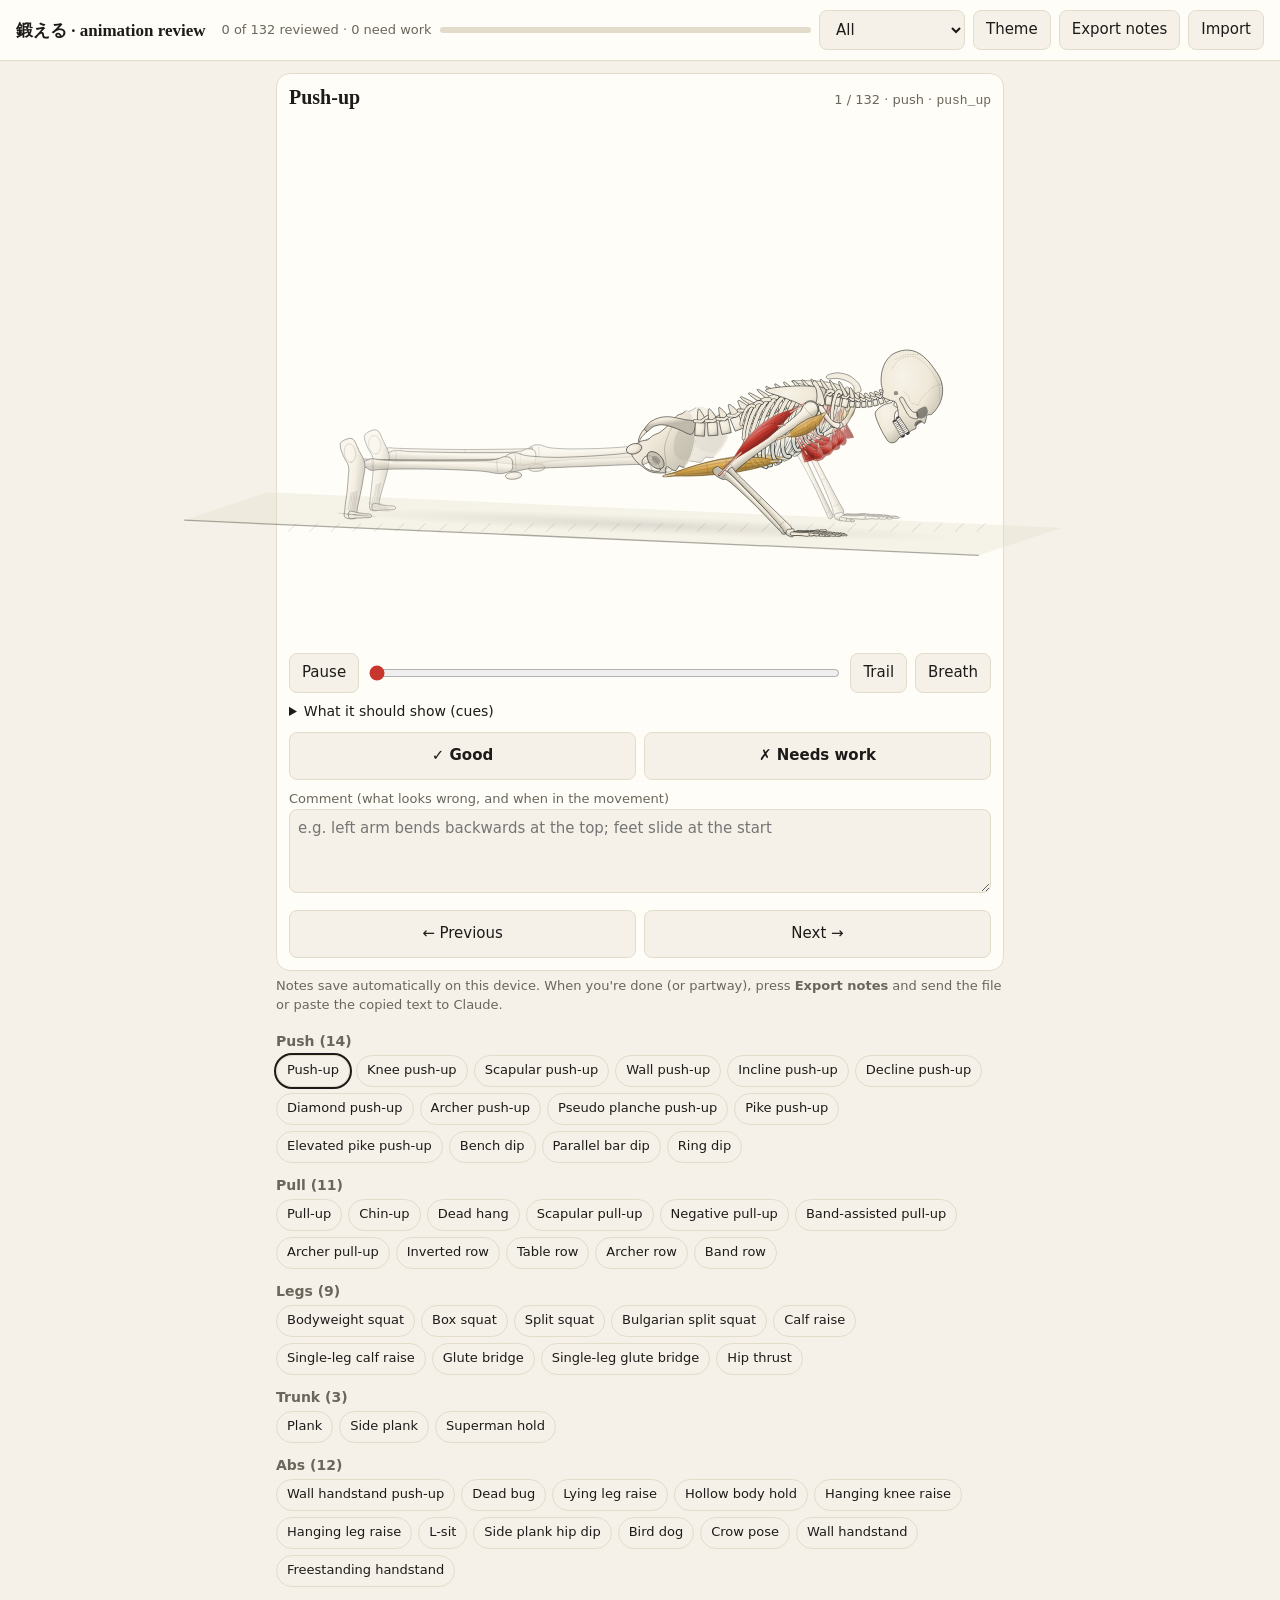
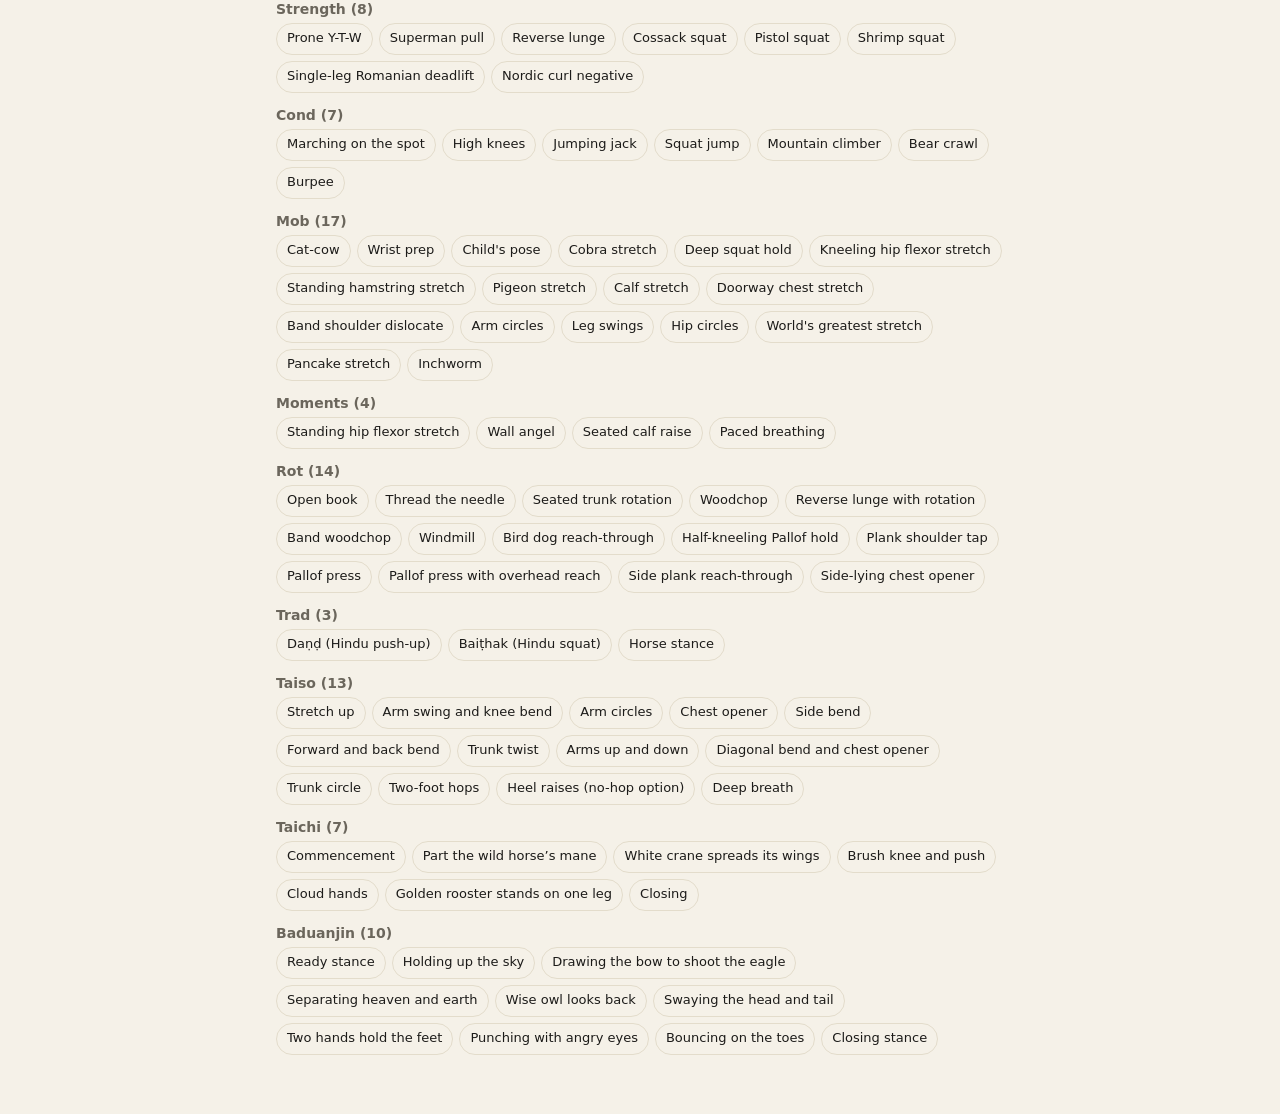
==== anim-review.html @ eaa7eb10 "Animation review page: per-clip Good / Needs work + comment, saved locally, export and import Co-Aut" ====
<!doctype html>
<html lang="en">
<head>
<meta charset="utf-8">
<meta name="viewport" content="width=device-width, initial-scale=1">
<title>Animation review</title>
<style>
  :root {
    --bg: #F5F1E8; --surface: #FFFDF7; --ink: #1C1B19; --ink-muted: #6B665C; --line: #E3DCCB;
    --accent: #C8372D; --accent-2: #D9A441; --ok: #3F7D58;
    --muscle-primary: #C8372D; --muscle-secondary: #D9A441; --bone: #EFE8D8; --joint: #8A8374;
  }
  @media (prefers-color-scheme: dark) {
    :root:not([data-theme="light"]) {
      --bg: #121110; --surface: #1C1A18; --ink: #EFEAE0; --ink-muted: #A39D90; --line: #2E2B27;
      --accent: #E0503F; --accent-2: #E3B45A; --ok: #6FB38A; --muscle-primary: #E0503F; --muscle-secondary: #E3B45A; --bone: #3A3631; --joint: #A39D90;
    }
  }
  :root[data-theme="dark"] {
    --bg: #121110; --surface: #1C1A18; --ink: #EFEAE0; --ink-muted: #A39D90; --line: #2E2B27;
    --accent: #E0503F; --accent-2: #E3B45A; --ok: #6FB38A; --muscle-primary: #E0503F; --muscle-secondary: #E3B45A; --bone: #3A3631; --joint: #A39D90;
  }
  * { box-sizing: border-box; }
  body { margin: 0; background: var(--bg); color: var(--ink); font: 15px/1.45 system-ui, sans-serif; }
  header { position: sticky; top: 0; z-index: 5; display: flex; gap: 8px; align-items: center; flex-wrap: wrap;
    padding: 10px 16px; background: var(--surface); border-bottom: 1px solid var(--line); }
  header h1 { font: 600 17px Georgia, serif; margin: 0 8px 0 0; }
  .prog { color: var(--ink-muted); font-size: 13px; }
  .bar { flex: 1 1 120px; height: 6px; background: var(--line); border-radius: 3px; overflow: hidden; min-width: 80px; }
  .bar i { display: block; height: 100%; background: var(--ok); }
  button, select, textarea { font: inherit; color: var(--ink); background: var(--bg); border: 1px solid var(--line); border-radius: 8px; }
  button, select { min-height: 40px; padding: 4px 12px; cursor: pointer; }
  button[aria-pressed="true"] { background: var(--ink); color: var(--bg); }
  main { max-width: 760px; margin: 0 auto; padding: 12px 16px 60px; }
  .card { background: var(--surface); border: 1px solid var(--line); border-radius: 14px; padding: 12px; }
  .top { display: flex; justify-content: space-between; align-items: baseline; gap: 8px; flex-wrap: wrap; }
  .top h2 { font: 600 20px Georgia, serif; margin: 0; }
  .meta { color: var(--ink-muted); font-size: 13px; }
  .stage { position: relative; aspect-ratio: 4 / 3; margin: 8px 0; }
  .stage > svg { position: absolute; inset: 0; width: 100% !important; height: 100% !important; max-width: none !important; }
  .controls { display: flex; gap: 8px; flex-wrap: wrap; align-items: center; }
  .controls input[type=range] { flex: 1 1 140px; accent-color: var(--accent); }
  details { margin: 8px 0; font-size: 14px; }
  details ul { margin: 6px 0; padding-left: 20px; }
  .verdict { display: grid; grid-template-columns: 1fr 1fr; gap: 8px; margin: 10px 0 8px; }
  .verdict button { min-height: 48px; font-weight: 600; }
  .verdict [data-v="good"][aria-pressed="true"] { background: var(--ok); border-color: var(--ok); color: #fff; }
  .verdict [data-v="fix"][aria-pressed="true"] { background: var(--accent); border-color: var(--accent); color: #fff; }
  textarea { width: 100%; min-height: 84px; padding: 8px; resize: vertical; }
  .nav { display: grid; grid-template-columns: 1fr 1fr; gap: 8px; margin-top: 10px; }
  .nav button { min-height: 48px; }
  .list { margin-top: 18px; }
  .list h3 { font: 600 14px system-ui; color: var(--ink-muted); margin: 14px 0 6px; text-transform: capitalize; }
  .chips { display: flex; flex-wrap: wrap; gap: 6px; }
  .chips button { min-height: 32px; padding: 2px 10px; font-size: 13px; border-radius: 999px; }
  .chips button.good { border-color: var(--ok); color: var(--ok); }
  .chips button.fix { border-color: var(--accent); color: var(--accent); }
  .chips button.cur { outline: 2px solid var(--ink); }
  .toast { position: fixed; left: 50%; bottom: 20px; transform: translateX(-50%); background: var(--ink); color: var(--bg);
    padding: 10px 16px; border-radius: 999px; font-size: 14px; opacity: 0; transition: opacity .2s; pointer-events: none; }
  .toast.on { opacity: 1; }
  .hint { color: var(--ink-muted); font-size: 13px; margin: 6px 0 0; }
</style>
</head>
<body>
<header>
  <h1>鍛える · animation review</h1>
  <span class="prog" id="prog"></span>
  <span class="bar"><i id="bar"></i></span>
  <select id="filter" aria-label="Show">
    <option value="all">All</option><option value="todo">Not reviewed</option><option value="fix">Needs work</option><option value="good">Good</option>
  </select>
  <button id="theme">Theme</button>
  <button id="export">Export notes</button>
  <button id="import">Import</button>
</header>
<main>
  <section class="card" id="card"></section>
  <p class="hint">Notes save automatically on this device. When you're done (or partway), press <strong>Export notes</strong> and send the file or paste the copied text to Claude.</p>
  <section class="list" id="list"></section>
</main>
<div class="toast" id="toast" role="status"></div>
<input type="file" id="file" accept=".json,application/json" hidden>
<script type="module">
  // Founder review of every v2 animation: one clip at a time, Good / Needs work + comment, saved locally, exported as a file.
  import { createPlatePlayer } from './js/anim/v2/plate.js';
  import { CLIPS, CLIP_IDS } from './js/anim/v2/clips.js';
  import { V2_GROUP_OF } from './js/anim/v2/ids.js';
  import { ALL_BY_ID } from './js/data/exercises.js';

  const KEY = 'kitaeru.animReview.v1';
  const esc = s => String(s ?? '').replace(/[&<>"]/g, c => ({ '&': '&amp;', '<': '&lt;', '>': '&gt;', '"': '&quot;' }[c]));
  const load = () => { try { return JSON.parse(localStorage.getItem(KEY)) || {}; } catch { return {}; } };
  let notes = load();
  const save = () => { try { localStorage.setItem(KEY, JSON.stringify(notes)); } catch { /* private mode: export still works */ } };

  const ids = CLIP_IDS.filter(id => V2_GROUP_OF[id]);
  const nameOf = id => ALL_BY_ID[id]?.name || CLIPS[id]?.name || id;
  const groupOf = id => V2_GROUP_OF[id] || 'other';
  const $ = s => document.querySelector(s);
  let idx = 0, player = null, paused = false;

  function visible() {
    const f = $('#filter').value;
    return ids.filter(id => f === 'all' || (f === 'todo' ? !notes[id]?.verdict : notes[id]?.verdict === f));
  }
  function toast(msg) { const t = $('#toast'); t.textContent = msg; t.classList.add('on'); clearTimeout(toast.t); toast.t = setTimeout(() => t.classList.remove('on'), 2200); }

  function progress() {
    const done = ids.filter(id => notes[id]?.verdict).length, fix = ids.filter(id => notes[id]?.verdict === 'fix').length;
    $('#prog').textContent = `${done} of ${ids.length} reviewed · ${fix} need work`;
    $('#bar').style.width = `${(100 * done / ids.length).toFixed(1)}%`;
  }

  function show(i) {
    idx = (i + ids.length) % ids.length;
    const id = ids[idx], ex = ALL_BY_ID[id], c = CLIPS[id], n = notes[id] || {};
    const m = ex ? ex.muscles : (c.muscles || { primary: [], secondary: [] });
    $('#card').innerHTML = `
      <div class="top"><h2>${esc(nameOf(id))}</h2><span class="meta">${idx + 1} / ${ids.length} · ${esc(groupOf(id))} · <code>${esc(id)}</code></span></div>
      <div class="stage" id="stage"></div>
      <div class="controls">
        <button id="pp" aria-label="Pause or play">${paused ? 'Play' : 'Pause'}</button>
        <input type="range" id="scrub" min="0" max="1" step="0.01" value="0" aria-label="Scrub through the movement">
        <button id="trail" aria-pressed="false">Trail</button><button id="breath" aria-pressed="false">Breath</button>
      </div>
      ${ex ? `<details><summary>What it should show (cues)</summary><ul>${(ex.cues || []).map(q => `<li>${esc(q)}</li>`).join('')}</ul>${ex.description ? `<p class="meta">${esc(ex.description)}</p>` : ''}</details>` : ''}
      <div class="verdict" role="group" aria-label="Verdict">
        <button data-v="good" aria-pressed="${n.verdict === 'good'}">✓ Good</button>
        <button data-v="fix" aria-pressed="${n.verdict === 'fix'}">✗ Needs work</button>
      </div>
      <label class="meta" for="note">Comment (what looks wrong, and when in the movement)</label>
      <textarea id="note" placeholder="e.g. left arm bends backwards at the top; feet slide at the start">${esc(n.note)}</textarea>
      <div class="nav"><button id="prev">← Previous</button><button id="next">Next →</button></div>`;
    try { player && player.destroy(); } catch { /* ignore */ }
    player = createPlatePlayer($('#stage'), id, { primary: m.primary, secondary: m.secondary, size: 720 });
    if (paused) player.pause();
    $('#pp').onclick = () => { paused = !paused; paused ? player.pause() : player.play(); $('#pp').textContent = paused ? 'Play' : 'Pause'; };
    $('#scrub').oninput = e => { paused = true; $('#pp').textContent = 'Play'; player.pause(); player.seek(+e.target.value); };
    for (const k of ['trail', 'breath']) $('#' + k).onclick = e => {
      const on = e.target.getAttribute('aria-pressed') !== 'true'; e.target.setAttribute('aria-pressed', on);
      k === 'trail' ? player.setTrail(on) : player.setBreath(on);
    };
    $('#card').querySelectorAll('.verdict button').forEach(b => b.onclick = () => {
      const v = b.dataset.v; notes[id] = { ...notes[id], verdict: notes[id]?.verdict === v ? null : v, at: new Date().toISOString() };
      save(); show(idx); list(); progress();
    });
    $('#note').oninput = e => { notes[id] = { ...notes[id], note: e.target.value, at: new Date().toISOString() }; save(); };
    $('#prev').onclick = () => step(-1);
    $('#next').onclick = () => step(1);
    list();
  }
  function step(d) {
    const vis = visible(); if (!vis.length) return show(idx + d);
    const cur = vis.indexOf(ids[idx]);
    const nextId = cur < 0 ? vis[d > 0 ? 0 : vis.length - 1] : vis[(cur + d + vis.length) % vis.length];
    show(ids.indexOf(nextId)); window.scrollTo({ top: 0 });
  }

  function list() {
    const vis = new Set(visible()), groups = {};
    for (const id of ids) if (vis.has(id)) (groups[groupOf(id)] ||= []).push(id);
    $('#list').innerHTML = Object.entries(groups).map(([g, gids]) => `<h3>${esc(g)} (${gids.length})</h3><div class="chips">${gids.map(id =>
      `<button data-id="${id}" class="${notes[id]?.verdict || ''}${id === ids[idx] ? ' cur' : ''}">${esc(nameOf(id))}</button>`).join('')}</div>`).join('')
      || '<p class="meta">Nothing in this view.</p>';
    $('#list').querySelectorAll('[data-id]').forEach(b => b.onclick = () => { show(ids.indexOf(b.dataset.id)); window.scrollTo({ top: 0, behavior: 'smooth' }); });
  }

  function exportNotes() {
    const reviewed = ids.filter(id => notes[id]?.verdict || notes[id]?.note);
    const lines = [`Kitaeru animation review · ${new Date().toISOString().slice(0, 10)}`, `${ids.filter(id => notes[id]?.verdict).length}/${ids.length} reviewed`, ''];
    for (const v of ['fix', 'good', null]) {
      const set = reviewed.filter(id => (notes[id]?.verdict || null) === v); if (!set.length) continue;
      lines.push(v === 'fix' ? '## Needs work' : v === 'good' ? '## Good' : '## Comment only');
      for (const id of set) lines.push(`- ${nameOf(id)} (${id})${notes[id]?.note ? `: ${notes[id].note.replace(/\s+/g, ' ').trim()}` : ''}`);
      lines.push('');
    }
    const text = lines.join('\n');
    try { navigator.clipboard?.writeText(text); } catch { /* ignore */ }
    const blob = new Blob([JSON.stringify({ version: 1, exported: new Date().toISOString(), notes }, null, 2)], { type: 'application/json' });
    const a = Object.assign(document.createElement('a'), { href: URL.createObjectURL(blob), download: `kitaeru-anim-review-${new Date().toISOString().slice(0, 10)}.json` });
    document.body.append(a); a.click(); a.remove();
    toast('Notes copied and downloaded');
  }
  $('#export').onclick = exportNotes;
  $('#import').onclick = () => $('#file').click();
  $('#file').onchange = async e => {
    try { const d = JSON.parse(await e.target.files[0].text()); if (!d.notes) throw 0; notes = { ...notes, ...d.notes }; save(); show(idx); progress(); toast('Notes imported'); }
    catch { toast('That file is not a review export'); }
    e.target.value = '';
  };
  $('#filter').onchange = () => { list(); };
  $('#theme').onclick = () => {
    const r = document.documentElement, dark = r.dataset.theme ? r.dataset.theme === 'dark' : matchMedia('(prefers-color-scheme: dark)').matches;
    r.dataset.theme = dark ? 'light' : 'dark';
  };
  document.addEventListener('keydown', e => { if (e.target.tagName === 'TEXTAREA') return; if (e.key === 'ArrowRight') step(1); if (e.key === 'ArrowLeft') step(-1); });

  const first = ids.findIndex(id => !notes[id]?.verdict);
  show(first < 0 ? 0 : first); progress();
</script>
</body>
</html>
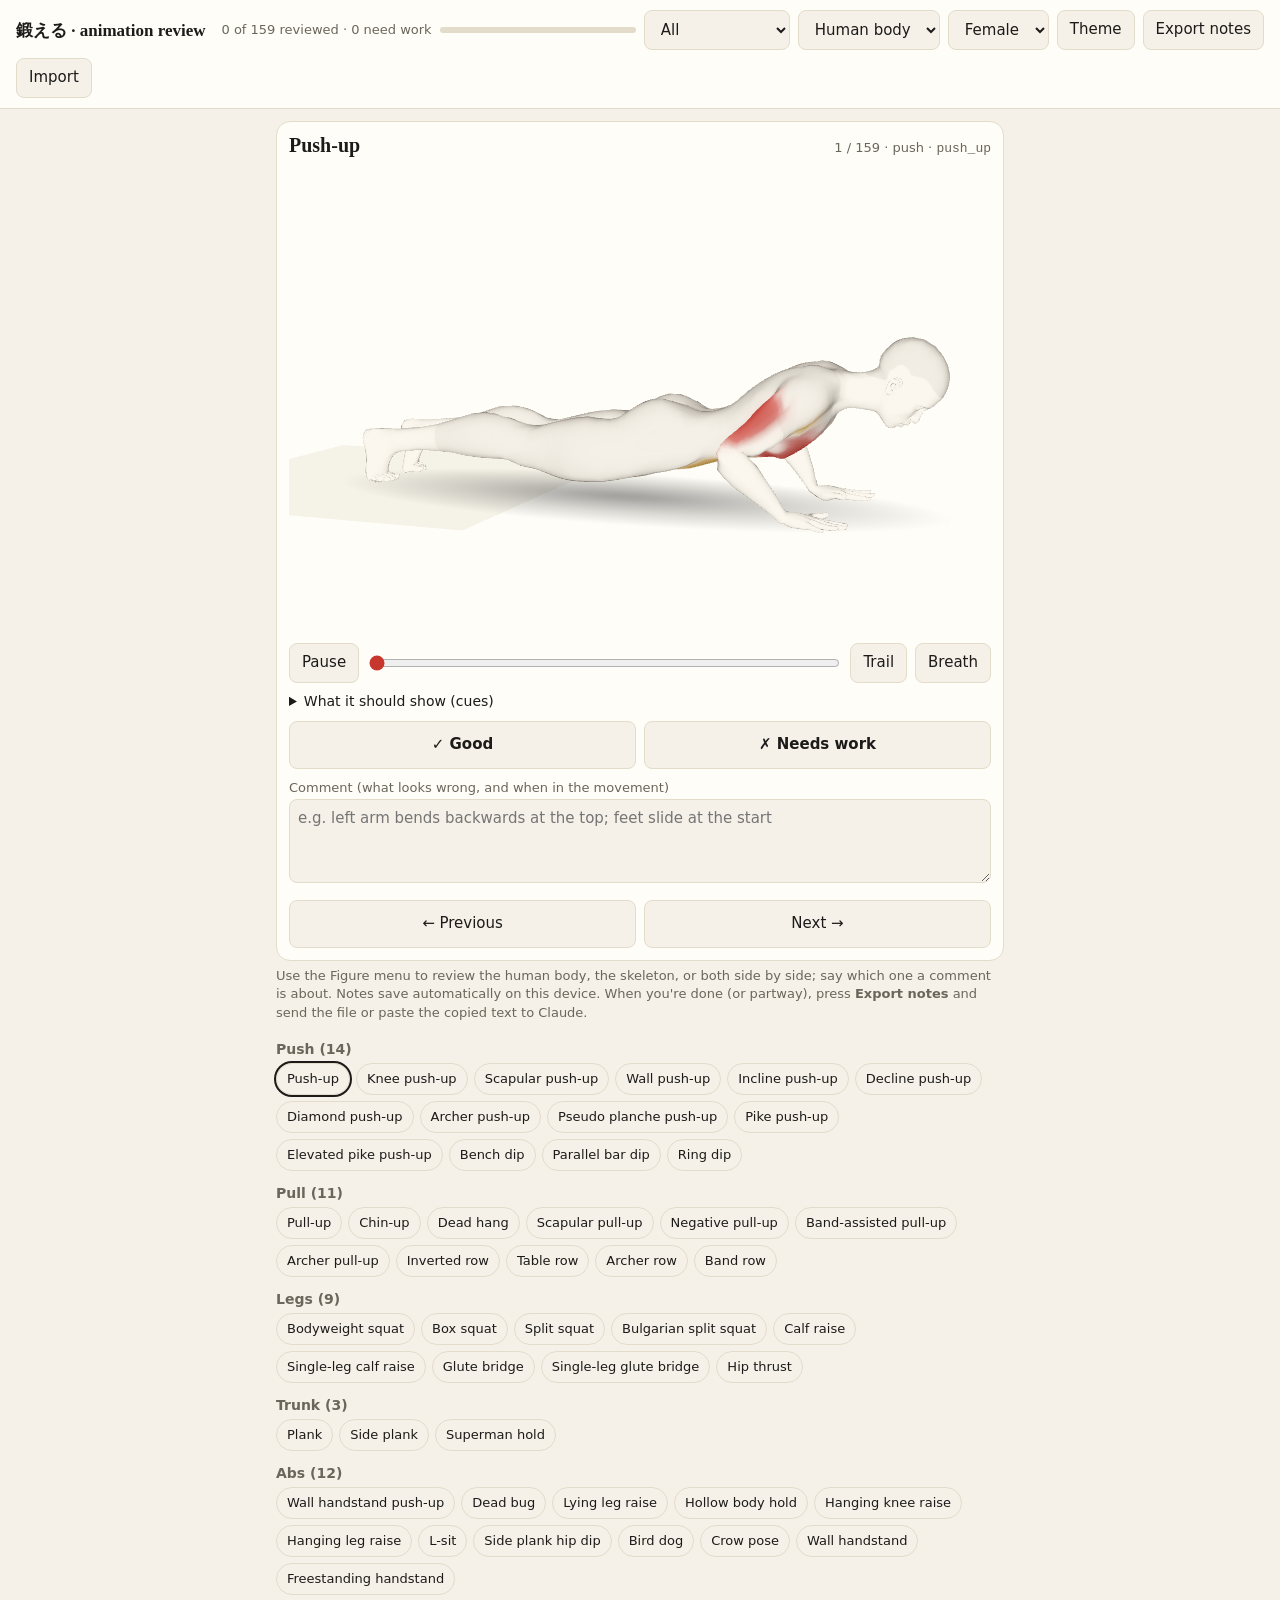
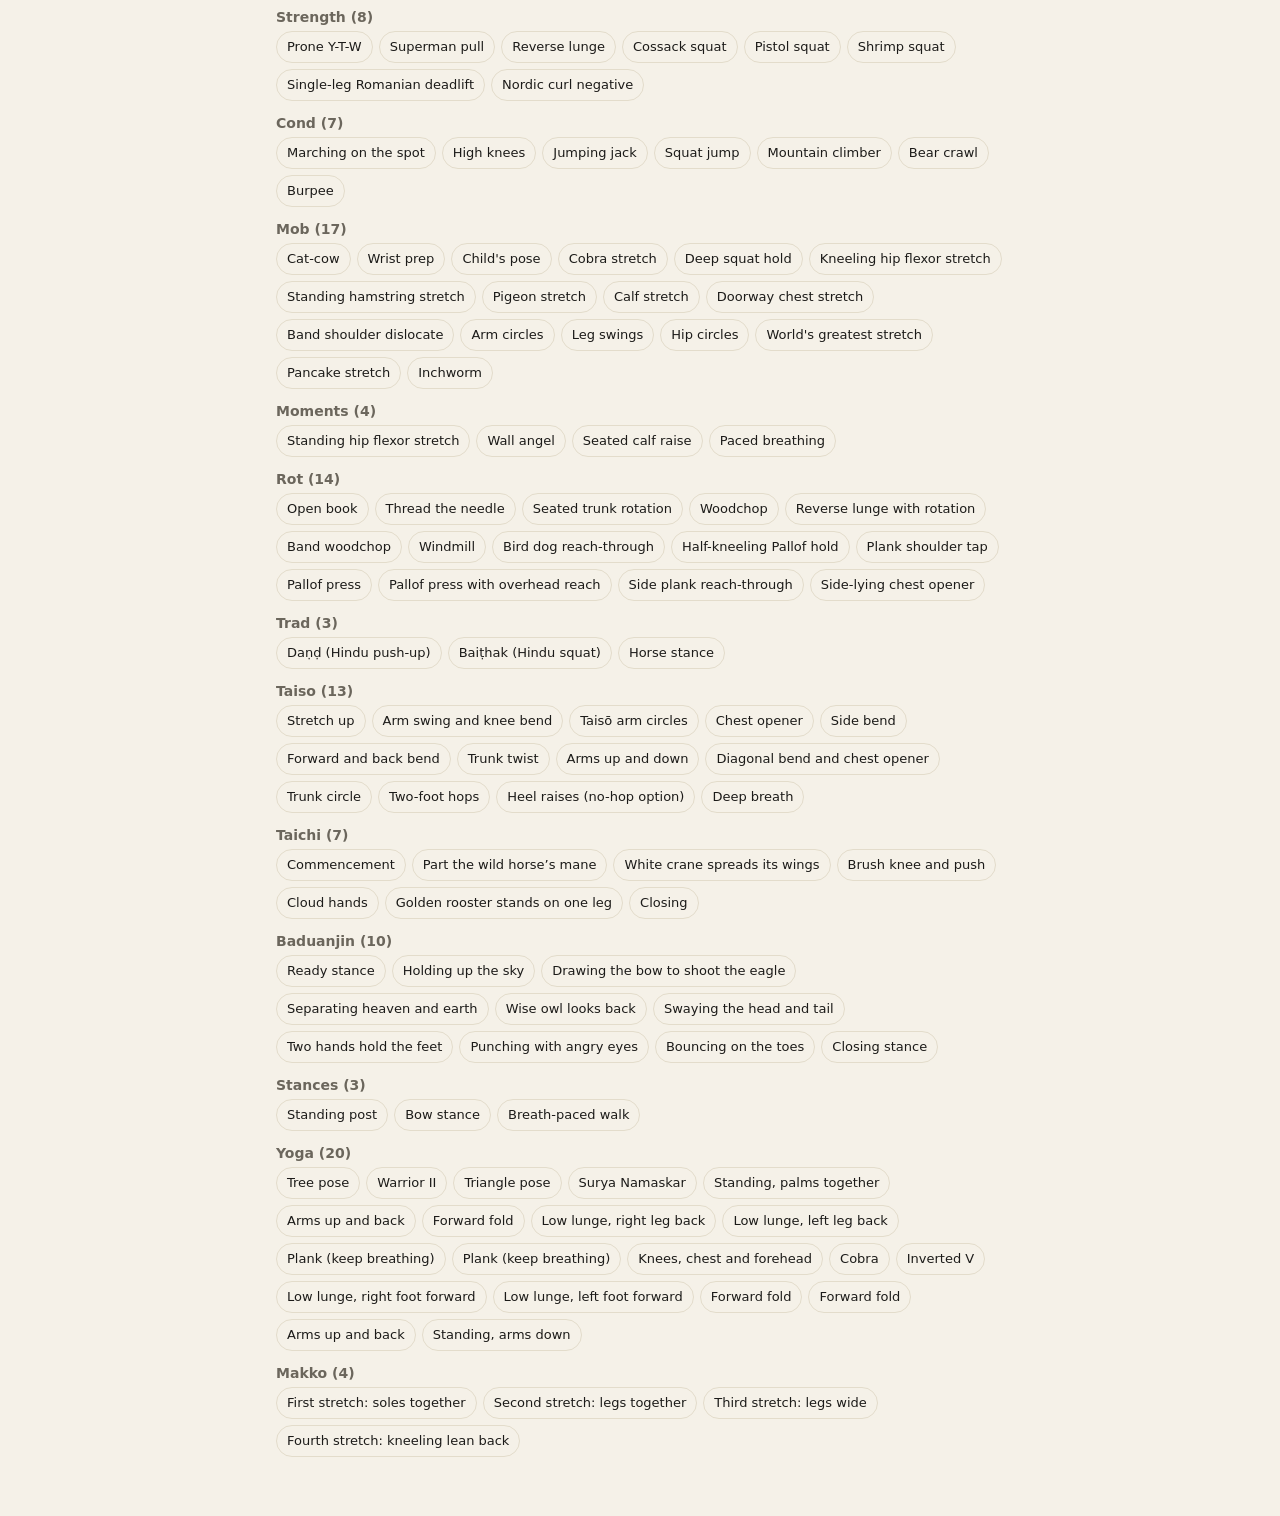
==== commit f86a9659: "Human body recovers after a lost 3D context instead of falling back to the skeleton for the session;" ====
--- a/anim-review.html
+++ b/anim-review.html
@@ -38,6 +38,11 @@
   .meta { color: var(--ink-muted); font-size: 13px; }
   .stage { position: relative; aspect-ratio: 4 / 3; margin: 8px 0; }
   .stage > svg { position: absolute; inset: 0; width: 100% !important; height: 100% !important; max-width: none !important; }
+  .stage.human { aspect-ratio: auto; }
+  .stages { display: grid; gap: 8px; margin: 8px 0; }
+  .stages.both { grid-template-columns: 1fr 1fr; align-items: end; }
+  .stages .stage { margin: 0; }
+  .stages .lbl { font-size: 12px; color: var(--ink-muted); text-align: center; }
   .controls { display: flex; gap: 8px; flex-wrap: wrap; align-items: center; }
   .controls input[type=range] { flex: 1 1 140px; accent-color: var(--accent); }
   details { margin: 8px 0; font-size: 14px; }
@@ -70,20 +75,23 @@
   <select id="filter" aria-label="Show">
     <option value="all">All</option><option value="todo">Not reviewed</option><option value="fix">Needs work</option><option value="good">Good</option>
   </select>
+  <select id="figure" aria-label="Figure"><option value="human">Human body</option><option value="classic">Skeleton</option><option value="both">Both</option></select>
+  <select id="sex" aria-label="Body"><option value="f">Female</option><option value="m">Male</option></select>
   <button id="theme">Theme</button>
   <button id="export">Export notes</button>
   <button id="import">Import</button>
 </header>
 <main>
   <section class="card" id="card"></section>
-  <p class="hint">Notes save automatically on this device. When you're done (or partway), press <strong>Export notes</strong> and send the file or paste the copied text to Claude.</p>
+  <p class="hint">Use the Figure menu to review the human body, the skeleton, or both side by side; say which one a comment is about. Notes save automatically on this device. When you're done (or partway), press <strong>Export notes</strong> and send the file or paste the copied text to Claude.</p>
   <section class="list" id="list"></section>
 </main>
 <div class="toast" id="toast" role="status"></div>
 <input type="file" id="file" accept=".json,application/json" hidden>
 <script type="module">
   // Founder review of every v2 animation: one clip at a time, Good / Needs work + comment, saved locally, exported as a file.
-  import { createPlatePlayer } from './js/anim/v2/plate.js';
+  import { createSkeletonPlayer } from './js/anim/skeleton.js';
+  import { showsMuscles, bodyLook } from './js/data/traditions.js';
   import { CLIPS, CLIP_IDS } from './js/anim/v2/clips.js';
   import { V2_GROUP_OF } from './js/anim/v2/ids.js';
   import { ALL_BY_ID } from './js/data/exercises.js';
@@ -99,6 +107,22 @@
   const groupOf = id => V2_GROUP_OF[id] || 'other';
   const $ = s => document.querySelector(s);
   let idx = 0, player = null, paused = false;
+  const VIEW = 'kitaeru.animReview.view';
+  try { const v = JSON.parse(localStorage.getItem(VIEW)) || {}; if (v.figure) $('#figure').value = v.figure; if (v.sex) $('#sex').value = v.sex; } catch { /* ignore */ }
+  // one or two players (human body, skeleton or both side by side) behind the single-player calls the page makes
+  function makePlayers(id, ex, m) {
+    const fig = $('#figure').value, sex = $('#sex').value, figs = fig === 'both' ? ['human', 'classic'] : [fig];
+    const wrap = $('#stages'); wrap.className = 'stages' + (figs.length > 1 ? ' both' : '');
+    const ps = figs.map(f => {
+      const cell = document.createElement('div');
+      cell.innerHTML = `<div class="stage${f === 'human' ? ' human' : ''}"></div>${figs.length > 1 ? `<div class="lbl">${f === 'human' ? 'Human body' : 'Skeleton'}</div>` : ''}`;
+      wrap.appendChild(cell);
+      return createSkeletonPlayer(cell.firstChild, id, { primary: m.primary, secondary: m.secondary, size: figs.length > 1 ? 360 : 720, figure: f, sex,
+        muscles: showsMuscles(ex), look: bodyLook(ex), playing: !paused });
+    });
+    const all = k => (...a) => ps.forEach(p => p[k]?.(...a));
+    return { play: all('play'), pause: all('pause'), seek: all('seek'), setTrail: all('setTrail'), setBreath: all('setBreath'), destroy: all('destroy') };
+  }
 
   function visible() {
     const f = $('#filter').value;
@@ -118,7 +142,7 @@
     const m = ex ? ex.muscles : (c.muscles || { primary: [], secondary: [] });
     $('#card').innerHTML = `
       <div class="top"><h2>${esc(nameOf(id))}</h2><span class="meta">${idx + 1} / ${ids.length} · ${esc(groupOf(id))} · <code>${esc(id)}</code></span></div>
-      <div class="stage" id="stage"></div>
+      <div class="stages" id="stages"></div>
       <div class="controls">
         <button id="pp" aria-label="Pause or play">${paused ? 'Play' : 'Pause'}</button>
         <input type="range" id="scrub" min="0" max="1" step="0.01" value="0" aria-label="Scrub through the movement">
@@ -133,7 +157,7 @@
       <textarea id="note" placeholder="e.g. left arm bends backwards at the top; feet slide at the start">${esc(n.note)}</textarea>
       <div class="nav"><button id="prev">← Previous</button><button id="next">Next →</button></div>`;
     try { player && player.destroy(); } catch { /* ignore */ }
-    player = createPlatePlayer($('#stage'), id, { primary: m.primary, secondary: m.secondary, size: 720 });
+    player = makePlayers(id, ex, m);
     if (paused) player.pause();
     $('#pp').onclick = () => { paused = !paused; paused ? player.pause() : player.play(); $('#pp').textContent = paused ? 'Play' : 'Pause'; };
     $('#scrub').oninput = e => { paused = true; $('#pp').textContent = 'Play'; player.pause(); player.seek(+e.target.value); };
@@ -190,6 +214,7 @@
     e.target.value = '';
   };
   $('#filter').onchange = () => { list(); };
+  for (const k of ['figure', 'sex']) $('#' + k).onchange = () => { try { localStorage.setItem(VIEW, JSON.stringify({ figure: $('#figure').value, sex: $('#sex').value })); } catch { /* ignore */ } show(idx); };
   $('#theme').onclick = () => {
     const r = document.documentElement, dark = r.dataset.theme ? r.dataset.theme === 'dark' : matchMedia('(prefers-color-scheme: dark)').matches;
     r.dataset.theme = dark ? 'light' : 'dark';
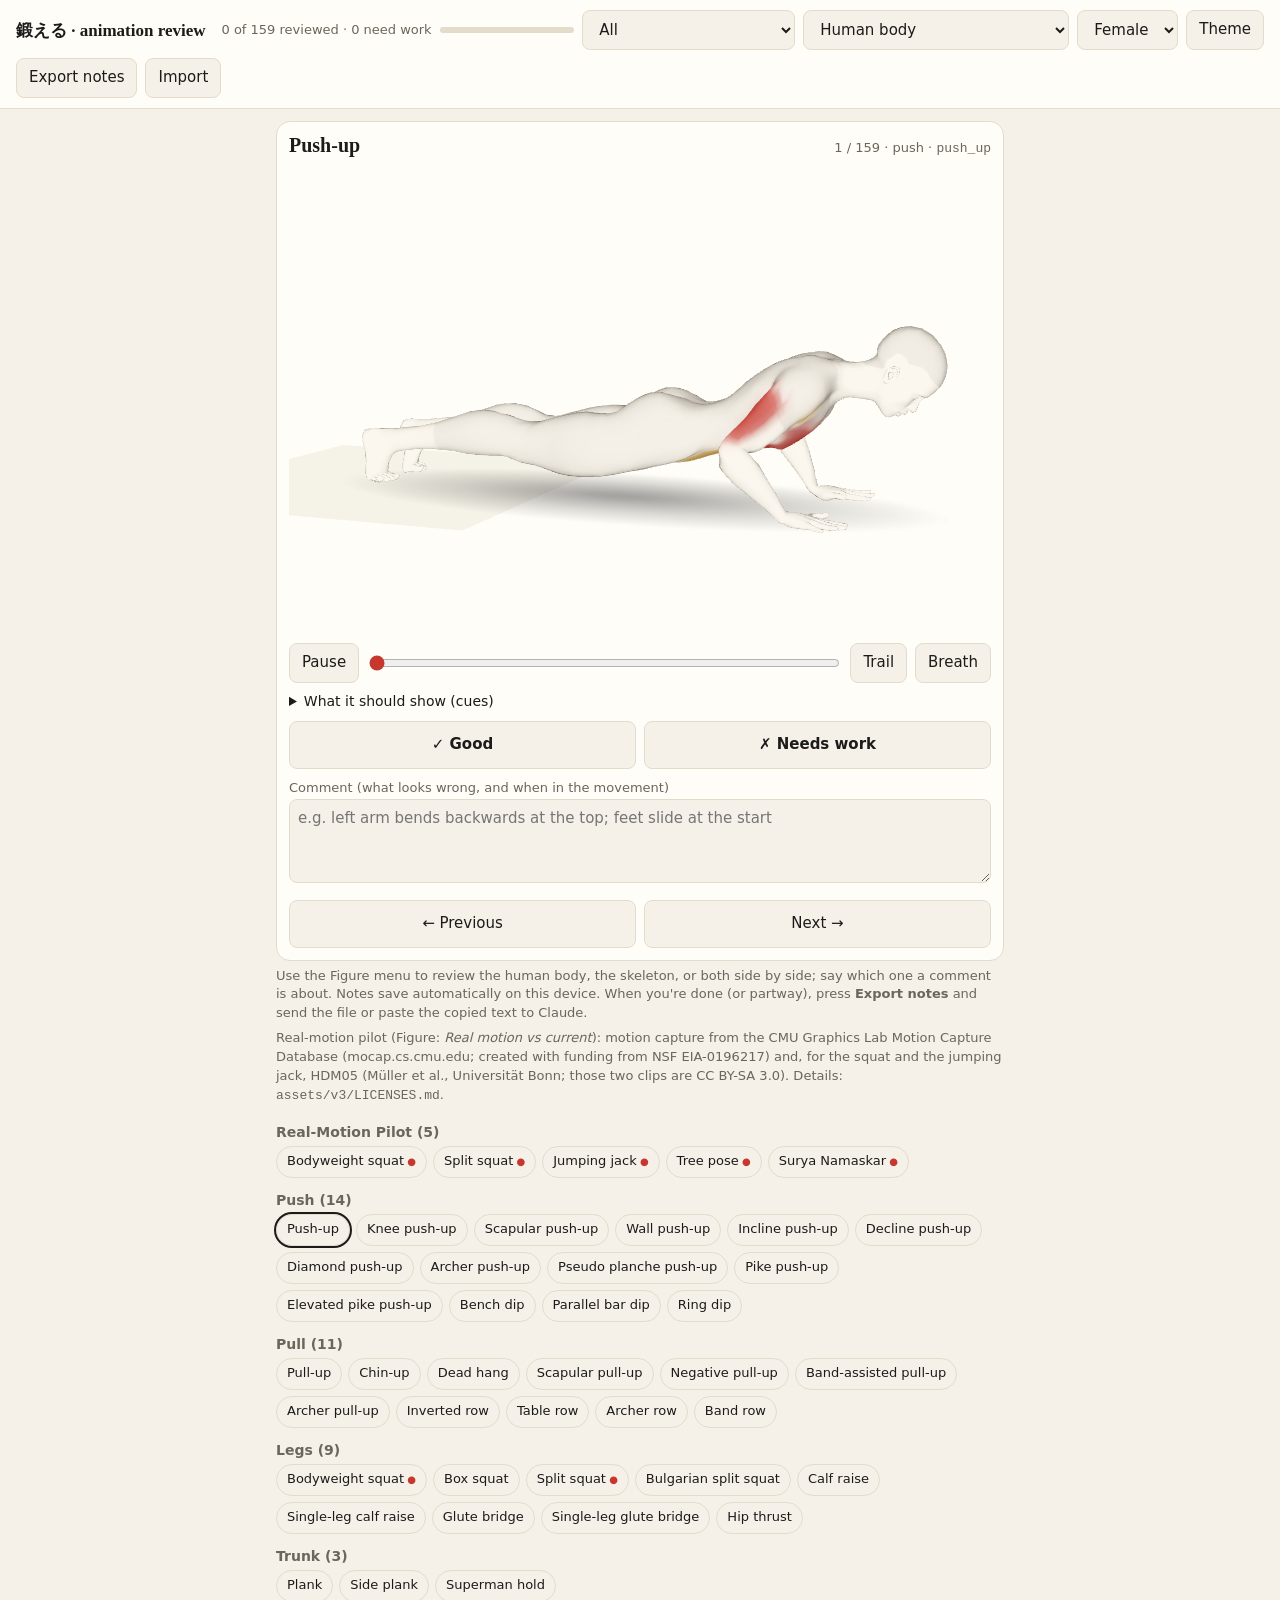
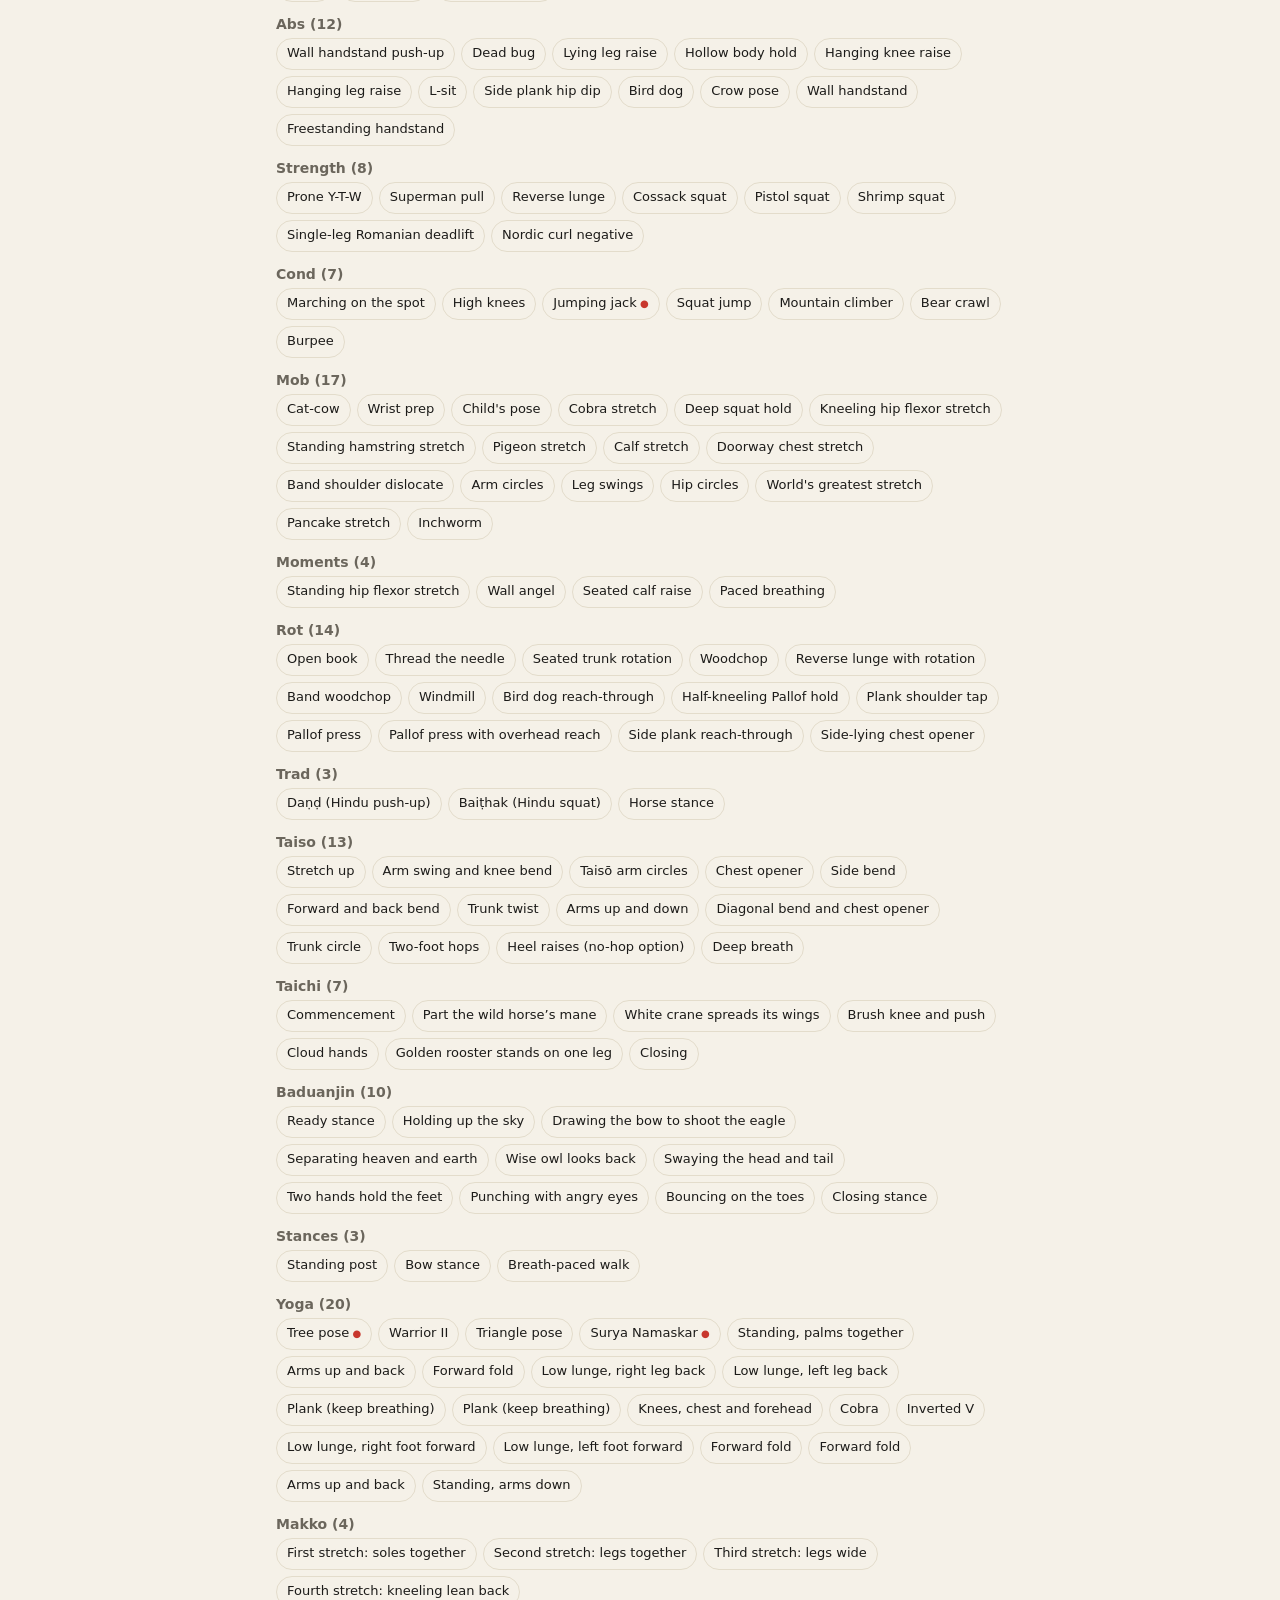
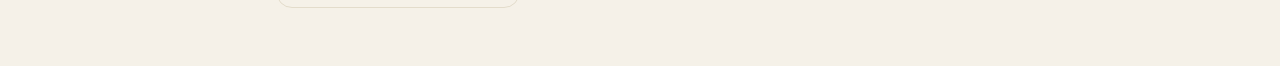
==== commit f848fb3c: "Review page: no blank box when the 3D body can't run (shows the skeleton and says why); real-motion " ====
--- a/anim-review.html
+++ b/anim-review.html
@@ -39,6 +39,8 @@
   .stage { position: relative; aspect-ratio: 4 / 3; margin: 8px 0; }
   .stage > svg { position: absolute; inset: 0; width: 100% !important; height: 100% !important; max-width: none !important; }
   .stage.human { aspect-ratio: auto; }
+  .stage.human:has(> svg) { aspect-ratio: 4 / 3; }   /* the skeleton (or the loading placeholder) when the 3D body isn't available */
+  .v3warn { margin: 6px 0; padding: 8px 10px; border-radius: 8px; background: color-mix(in srgb, var(--accent) 12%, transparent); font-size: 13px; }
   .stages { display: grid; gap: 8px; margin: 8px 0; }
   .stages.both { grid-template-columns: 1fr 1fr; align-items: end; }
   .stages .stage { margin: 0; }
@@ -65,6 +67,22 @@
     padding: 10px 16px; border-radius: 999px; font-size: 14px; opacity: 0; transition: opacity .2s; pointer-events: none; }
   .toast.on { opacity: 1; }
   .hint { color: var(--ink-muted); font-size: 13px; margin: 6px 0 0; }
+  /* real-motion pilot */
+  .stages .lbl.pilot { color: var(--accent); font-weight: 600; }
+  .pilotbar { display: flex; flex-wrap: wrap; gap: 6px; align-items: center; margin: 10px 0 0; font-size: 13px; color: var(--ink-muted); }
+  .pilotbar button { min-height: 32px; padding: 2px 10px; font-size: 13px; border-radius: 999px; border-color: var(--accent); }
+  .pilotbar button.cur { background: var(--accent); color: #fff; }
+  .pnote { font-size: 13px; color: var(--ink-muted); margin: 6px 0; }
+  .pnote b { color: var(--ink); font-weight: 600; }
+  .steps { display: flex; flex-wrap: wrap; gap: 4px; margin: 6px 0; }
+  .steps button { min-height: 30px; padding: 2px 8px; font-size: 12px; border-radius: 8px; }
+  .steps button.has { border-color: var(--ok); }
+  .steps button.close { border-color: var(--accent-2); }
+  .steps button.none { opacity: .55; }
+  .pverdict { display: grid; grid-template-columns: repeat(3, 1fr); gap: 6px; margin: 8px 0; }
+  .pverdict button { min-height: 44px; font-size: 13px; }
+  .pverdict button[aria-pressed="true"] { background: var(--accent); border-color: var(--accent); color: #fff; }
+  .chips button.pilot::after { content: ' ●'; color: var(--accent); font-size: 10px; }
 </style>
 </head>
 <body>
@@ -73,9 +91,9 @@
   <span class="prog" id="prog"></span>
   <span class="bar"><i id="bar"></i></span>
   <select id="filter" aria-label="Show">
-    <option value="all">All</option><option value="todo">Not reviewed</option><option value="fix">Needs work</option><option value="good">Good</option>
+    <option value="all">All</option><option value="todo">Not reviewed</option><option value="fix">Needs work</option><option value="good">Good</option><option value="pilot">Real-motion pilot clips</option>
   </select>
-  <select id="figure" aria-label="Figure"><option value="human">Human body</option><option value="classic">Skeleton</option><option value="both">Both</option></select>
+  <select id="figure" aria-label="Figure"><option value="human">Human body</option><option value="classic">Skeleton</option><option value="both">Both</option><option value="pilot">Real motion vs current (pilot)</option></select>
   <select id="sex" aria-label="Body"><option value="f">Female</option><option value="m">Male</option></select>
   <button id="theme">Theme</button>
   <button id="export">Export notes</button>
@@ -84,17 +102,19 @@
 <main>
   <section class="card" id="card"></section>
   <p class="hint">Use the Figure menu to review the human body, the skeleton, or both side by side; say which one a comment is about. Notes save automatically on this device. When you're done (or partway), press <strong>Export notes</strong> and send the file or paste the copied text to Claude.</p>
+  <p class="hint">Real-motion pilot (Figure: <em>Real motion vs current</em>): motion capture from the CMU Graphics Lab Motion Capture Database (mocap.cs.cmu.edu; created with funding from NSF EIA-0196217) and, for the squat and the jumping jack, HDM05 (Müller et al., Universität Bonn; those two clips are CC BY-SA 3.0). Details: <code>assets/v3/LICENSES.md</code>.</p>
   <section class="list" id="list"></section>
 </main>
 <div class="toast" id="toast" role="status"></div>
 <input type="file" id="file" accept=".json,application/json" hidden>
 <script type="module">
   // Founder review of every v2 animation: one clip at a time, Good / Needs work + comment, saved locally, exported as a file.
-  import { createSkeletonPlayer } from './js/anim/skeleton.js';
+  import { createSkeletonPlayer, v3Failed, v3FailReason } from './js/anim/skeleton.js';
   import { showsMuscles, bodyLook } from './js/data/traditions.js';
   import { CLIPS, CLIP_IDS } from './js/anim/v2/clips.js';
   import { V2_GROUP_OF } from './js/anim/v2/ids.js';
   import { ALL_BY_ID } from './js/data/exercises.js';
+  import * as K from './js/anim/v2/core.js';
 
   const KEY = 'kitaeru.animReview.v1';
   const esc = s => String(s ?? '').replace(/[&<>"]/g, c => ({ '&': '&amp;', '<': '&lt;', '>': '&gt;', '"': '&quot;' }[c]));
@@ -109,9 +129,75 @@
   let idx = 0, player = null, paused = false;
   const VIEW = 'kitaeru.animReview.view';
   try { const v = JSON.parse(localStorage.getItem(VIEW)) || {}; if (v.figure) $('#figure').value = v.figure; if (v.sex) $('#sex').value = v.sex; } catch { /* ignore */ }
+
+  // ---- real-motion pilot: mocap clips (assets/v3/mocap, made by assets/v3/pipeline/mocap_pilot.py), loaded only when asked for
+  const PILOT_MAIN = ['bodyweight_squat', 'split_squat', 'jumping_jack', 'vrikshasana', 'surya_namaskar'];
+  let pilot = null, pilotMod = null;                         // { clips, missing, credit } once loaded
+  const pilotIds = () => (pilot ? ids.filter(id => pilot.clips[id]) : PILOT_MAIN);
+  async function loadPilot() {
+    if (pilot) return pilot;
+    pilotMod = pilotMod || await import('./js/anim/v3/mocap-player.js');
+    pilot = await pilotMod.loadMocapIndex();
+    return pilot;
+  }
+  const fmtQa = q => q ? Object.entries({ 'foot slide p95': [q.foot_slide_p95_cm_s, 'cm/s'], 'lowest sole': [q.sole_min_cm, 'cm'], 'lowest flesh': [q.flesh_min_cm, 'cm'],
+    'loop seam': [q.seam_rot_deg, '°'], 'palms moved': [q.palm_moved_cm, 'cm'] }).filter(([, [v]]) => v != null).map(([k, [v, u]]) => `${k} ${v} ${u}`).join(' · ') : '';
+  // Real motion (left) and the current animation (right), both driven by one page clock: play / pause / scrub move both together
+  function makePilotPair(wrap, id, ex, m, sex) {
+    const info = pilot.clips[id], c = CLIPS[id], cells = [], ps = [];
+    wrap.className = 'stages both';
+    for (const [k, lbl] of [['mocap', 'Real motion (pilot)'], ['current', 'Current']]) {
+      const cell = document.createElement('div');
+      cell.innerHTML = `<div class="stage human"></div><div class="lbl${k === 'mocap' ? ' pilot' : ''}">${lbl}</div>`;
+      wrap.appendChild(cell); cells.push(cell.firstChild);
+    }
+    const mus = showsMuscles(ex), look = bodyLook(ex);
+    const mo = pilotMod.createMocapPlayer(cells[0], id, { sex, size: 360, cam: c?.cam, floor: !!c?.floor, primary: m.primary, secondary: m.secondary, muscles: mus, look, playing: false });
+    const cu = createSkeletonPlayer(cells[1], id, { primary: m.primary, secondary: m.secondary, size: 360, figure: 'human', sex, muscles: mus, look, playing: false });
+    ps.push(mo, cu);
+    const Tc = Math.max(.1, K.period(c)), Tm = () => mo.period || Tc;
+    const clk = { el: 0, last: 0, raf: 0, playing: !paused, dead: false };
+    const draw = () => { mo.seek((clk.el / Tm()) % 1); cu.seek((clk.el / Tc) % 1); };
+    const tick = ts => { clk.raf = 0; if (clk.dead || !clk.playing) return; if (clk.last) clk.el += Math.min(.1, (ts - clk.last) / 1000); clk.last = ts; draw(); clk.raf = requestAnimationFrame(tick); };
+    const run = () => { if (!clk.raf && clk.playing) { clk.last = 0; clk.raf = requestAnimationFrame(tick); } };
+    mo.ready.then(() => { clk.el = 0; draw(); run(); }, () => { cells[0].innerHTML = '<p class="pnote">The real-motion clip did not load.</p>'; });
+    draw(); run();
+    return {
+      play() { clk.playing = true; run(); }, pause() { clk.playing = false; },
+      seek(t) { clk.el = t * Tc; draw(); },
+      setTrail: on => cu.setTrail(on), setBreath: on => cu.setBreath(on),
+      destroy() { clk.dead = true; if (clk.raf) cancelAnimationFrame(clk.raf); ps.forEach(p => p.destroy()); },
+      info,
+    };
+  }
+  function pilotBlock(id, info) {
+    const avail = PILOT_MAIN.filter(x => pilot.clips[x]).map(x => `<button data-goto="${x}"${x === id ? ' class="cur"' : ''}>${esc(nameOf(x))}</button>`).join('');
+    let h = '';
+    if (info) {
+      h += `<p class="pnote"><b>Real motion:</b> ${esc(info.source)}. ${esc(info.note || '')}</p>`;
+      const q = info.qa?.[$('#sex').value] || info.qa?.f;
+      if (q) h += `<p class="pnote">Clean-up check: ${esc(fmtQa(q))}. Licence: ${info.licence.startsWith('CC') ? 'CC BY-SA 3.0 (HDM05)' : 'CMU, free for all uses'}.</p>`;
+    } else {
+      const why = pilot.missing?.[id];
+      h += `<p class="pnote"><b>No real-motion take for this clip</b>${why ? `: ${esc(why.replace(/\.$/, ""))}` : ' in the pilot'}. Showing the current animation.</p>`;
+    }
+    // Surya Namaskar: the round's positions (right leg first), each linked to its step card
+    const seq = id === 'surya_namaskar' || /^sn_/.test(id) ? (ALL_BY_ID.surya_namaskar?.sequence || []) : [];
+    if (seq.length) {
+      const first = seq.slice(0, 12), more = seq.slice(12).filter(s => !first.some(t => t.clip === s.clip));
+      const btn = (s, lbl) => { const has = pilot.clips[s.clip], cl = has ? (s.clip === 'sn_cobra' ? 'close' : 'has') : 'none';
+        return `<button class="${cl}${s.clip === id ? ' cur' : ''}" data-goto="${s.clip}" title="${esc(s.cue)}">${lbl} ${esc(nameOf(s.clip))}</button>`; };
+      h += `<p class="pnote"><b>Surya Namaskar step by step</b> (green: real motion; amber: close; faded: no take). The app's flow plays one step clip per breath; the whole round above is a different, jump-back variant.</p>
+        <div class="steps">${first.map((s, i) => btn(s, i + 1)).join('')}</div><div class="steps">${more.map(s => btn(s, 'L:')).join('')}</div>`;
+    }
+    h += `<div class="pilotbar">Pilot: ${avail}</div>`;
+    return h;
+  }
   // one or two players (human body, skeleton or both side by side) behind the single-player calls the page makes
   function makePlayers(id, ex, m) {
-    const fig = $('#figure').value, sex = $('#sex').value, figs = fig === 'both' ? ['human', 'classic'] : [fig];
+    const fig = $('#figure').value, sex = $('#sex').value;
+    if (fig === 'pilot' && pilot && pilot.clips[id]) return makePilotPair($('#stages'), id, ex, m, sex);
+    const figs = fig === 'both' ? ['human', 'classic'] : fig === 'pilot' ? ['human'] : [fig];
     const wrap = $('#stages'); wrap.className = 'stages' + (figs.length > 1 ? ' both' : '');
     const ps = figs.map(f => {
       const cell = document.createElement('div');
@@ -126,6 +212,7 @@
 
   function visible() {
     const f = $('#filter').value;
+    if (f === 'pilot') { const p = new Set(pilotIds()); return ids.filter(id => p.has(id)); }
     return ids.filter(id => f === 'all' || (f === 'todo' ? !notes[id]?.verdict : notes[id]?.verdict === f));
   }
   function toast(msg) { const t = $('#toast'); t.textContent = msg; t.classList.add('on'); clearTimeout(toast.t); toast.t = setTimeout(() => t.classList.remove('on'), 2200); }
@@ -138,17 +225,26 @@
 
   function show(i) {
     idx = (i + ids.length) % ids.length;
+    if (!pilot && ($('#figure').value === 'pilot' || $('#filter').value === 'pilot')) {
+      loadPilot().then(() => { show(idx); list(); }, e => { console.warn(e); toast('The real-motion pilot files did not load'); });
+    }
     const id = ids[idx], ex = ALL_BY_ID[id], c = CLIPS[id], n = notes[id] || {};
+    const pil = $('#figure').value === 'pilot' && pilot, pinfo = pil && pilot.clips[id];
     const m = ex ? ex.muscles : (c.muscles || { primary: [], secondary: [] });
     $('#card').innerHTML = `
       <div class="top"><h2>${esc(nameOf(id))}</h2><span class="meta">${idx + 1} / ${ids.length} · ${esc(groupOf(id))} · <code>${esc(id)}</code></span></div>
       <div class="stages" id="stages"></div>
+      ${pil ? pilotBlock(id, pinfo) : ''}
       <div class="controls">
         <button id="pp" aria-label="Pause or play">${paused ? 'Play' : 'Pause'}</button>
         <input type="range" id="scrub" min="0" max="1" step="0.01" value="0" aria-label="Scrub through the movement">
         <button id="trail" aria-pressed="false">Trail</button><button id="breath" aria-pressed="false">Breath</button>
       </div>
       ${ex ? `<details><summary>What it should show (cues)</summary><ul>${(ex.cues || []).map(q => `<li>${esc(q)}</li>`).join('')}</ul>${ex.description ? `<p class="meta">${esc(ex.description)}</p>` : ''}</details>` : ''}
+      ${pinfo ? `<div class="pverdict" role="group" aria-label="Real motion or current">
+        <button data-p="real" aria-pressed="${n.pilot === 'real'}">Real motion looks better</button>
+        <button data-p="same" aria-pressed="${n.pilot === 'same'}">About the same</button>
+        <button data-p="current" aria-pressed="${n.pilot === 'current'}">Current looks better</button></div>` : ''}
       <div class="verdict" role="group" aria-label="Verdict">
         <button data-v="good" aria-pressed="${n.verdict === 'good'}">✓ Good</button>
         <button data-v="fix" aria-pressed="${n.verdict === 'fix'}">✗ Needs work</button>
@@ -158,6 +254,17 @@
       <div class="nav"><button id="prev">← Previous</button><button id="next">Next →</button></div>`;
     try { player && player.destroy(); } catch { /* ignore */ }
     player = makePlayers(id, ex, m);
+    // the 3D body could not start in this browser: say so (the skeleton is shown instead) rather than leave a blank box
+    clearTimeout(show.warn);
+    show.warn = setTimeout(() => {
+      if (!v3Failed() || $('#figure').value === 'classic' || document.querySelector('.v3warn')) return;
+      const w = document.createElement('p'); w.className = 'v3warn';
+      const r = v3FailReason();
+      w.innerHTML = `<b>The 3D human body can't run in this browser</b>, so the skeleton is shown instead. ` +
+        (/webgl/i.test(r) ? 'Chrome needs hardware acceleration: Settings → System → "Use graphics acceleration when available" (then restart Chrome).' : '') +
+        ` <span class="meta">(${esc(r)})</span>`;
+      $('#stages')?.before(w);
+    }, 2500);
     if (paused) player.pause();
     $('#pp').onclick = () => { paused = !paused; paused ? player.pause() : player.play(); $('#pp').textContent = paused ? 'Play' : 'Pause'; };
     $('#scrub').oninput = e => { paused = true; $('#pp').textContent = 'Play'; player.pause(); player.seek(+e.target.value); };
@@ -169,6 +276,11 @@
       const v = b.dataset.v; notes[id] = { ...notes[id], verdict: notes[id]?.verdict === v ? null : v, at: new Date().toISOString() };
       save(); show(idx); list(); progress();
     });
+    $('#card').querySelectorAll('.pverdict button').forEach(b => b.onclick = () => {
+      const v = b.dataset.p; notes[id] = { ...notes[id], pilot: notes[id]?.pilot === v ? null : v, at: new Date().toISOString() };
+      save(); $('#card').querySelectorAll('.pverdict button').forEach(x => x.setAttribute('aria-pressed', notes[id].pilot === x.dataset.p));
+    });
+    $('#card').querySelectorAll('[data-goto]').forEach(b => b.onclick = () => { show(ids.indexOf(b.dataset.goto)); window.scrollTo({ top: 0, behavior: 'smooth' }); });
     $('#note').oninput = e => { notes[id] = { ...notes[id], note: e.target.value, at: new Date().toISOString() }; save(); };
     $('#prev').onclick = () => step(-1);
     $('#next').onclick = () => step(1);
@@ -182,11 +294,13 @@
   }
 
   function list() {
-    const vis = new Set(visible()), groups = {};
+    const vis = new Set(visible()), groups = {}, pset = new Set(pilotIds());
     for (const id of ids) if (vis.has(id)) (groups[groupOf(id)] ||= []).push(id);
-    $('#list').innerHTML = Object.entries(groups).map(([g, gids]) => `<h3>${esc(g)} (${gids.length})</h3><div class="chips">${gids.map(id =>
-      `<button data-id="${id}" class="${notes[id]?.verdict || ''}${id === ids[idx] ? ' cur' : ''}">${esc(nameOf(id))}</button>`).join('')}</div>`).join('')
-      || '<p class="meta">Nothing in this view.</p>';
+    const chip = id => `<button data-id="${id}" class="${notes[id]?.verdict || ''}${id === ids[idx] ? ' cur' : ''}${pset.has(id) ? ' pilot' : ''}">${esc(nameOf(id))}</button>`;
+    // the pilot's own row: jump straight to the clips that have real motion (a red dot marks them in the lists below too)
+    const prow = `<h3>Real-motion pilot (${pset.size})</h3><div class="chips">${PILOT_MAIN.concat(pilotIds().filter(x => !PILOT_MAIN.includes(x))).filter(x => pset.has(x)).map(chip).join('')}</div>`;
+    $('#list').innerHTML = prow + (Object.entries(groups).map(([g, gids]) => `<h3>${esc(g)} (${gids.length})</h3><div class="chips">${gids.map(chip).join('')}</div>`).join('')
+      || '<p class="meta">Nothing in this view.</p>');
     $('#list').querySelectorAll('[data-id]').forEach(b => b.onclick = () => { show(ids.indexOf(b.dataset.id)); window.scrollTo({ top: 0, behavior: 'smooth' }); });
   }
 
@@ -199,6 +313,8 @@
       for (const id of set) lines.push(`- ${nameOf(id)} (${id})${notes[id]?.note ? `: ${notes[id].note.replace(/\s+/g, ' ').trim()}` : ''}`);
       lines.push('');
     }
+    const pv = ids.filter(id => notes[id]?.pilot), PV = { real: 'real motion looks better', same: 'about the same', current: 'current looks better' };
+    if (pv.length) { lines.push('## Real-motion pilot'); for (const id of pv) lines.push(`- ${nameOf(id)} (${id}): ${PV[notes[id].pilot]}`); lines.push(''); }
     const text = lines.join('\n');
     try { navigator.clipboard?.writeText(text); } catch { /* ignore */ }
     const blob = new Blob([JSON.stringify({ version: 1, exported: new Date().toISOString(), notes }, null, 2)], { type: 'application/json' });
@@ -213,7 +329,15 @@
     catch { toast('That file is not a review export'); }
     e.target.value = '';
   };
-  $('#filter').onchange = () => { list(); };
+  $('#filter').onchange = () => {
+    if ($('#filter').value === 'pilot') {
+      // jump to the first pilot clip, shown side by side with the current animation
+      const go = () => { const v = visible(); if (v.length && !v.includes(ids[idx])) show(ids.indexOf(v[0])); else show(idx); };
+      if ($('#figure').value !== 'pilot') { $('#figure').value = 'pilot'; try { localStorage.setItem(VIEW, JSON.stringify({ figure: 'pilot', sex: $('#sex').value })); } catch { /* ignore */ } }
+      loadPilot().then(go, () => toast('The real-motion pilot files did not load'));
+    }
+    list();
+  };
   for (const k of ['figure', 'sex']) $('#' + k).onchange = () => { try { localStorage.setItem(VIEW, JSON.stringify({ figure: $('#figure').value, sex: $('#sex').value })); } catch { /* ignore */ } show(idx); };
   $('#theme').onclick = () => {
     const r = document.documentElement, dark = r.dataset.theme ? r.dataset.theme === 'dark' : matchMedia('(prefers-color-scheme: dark)').matches;
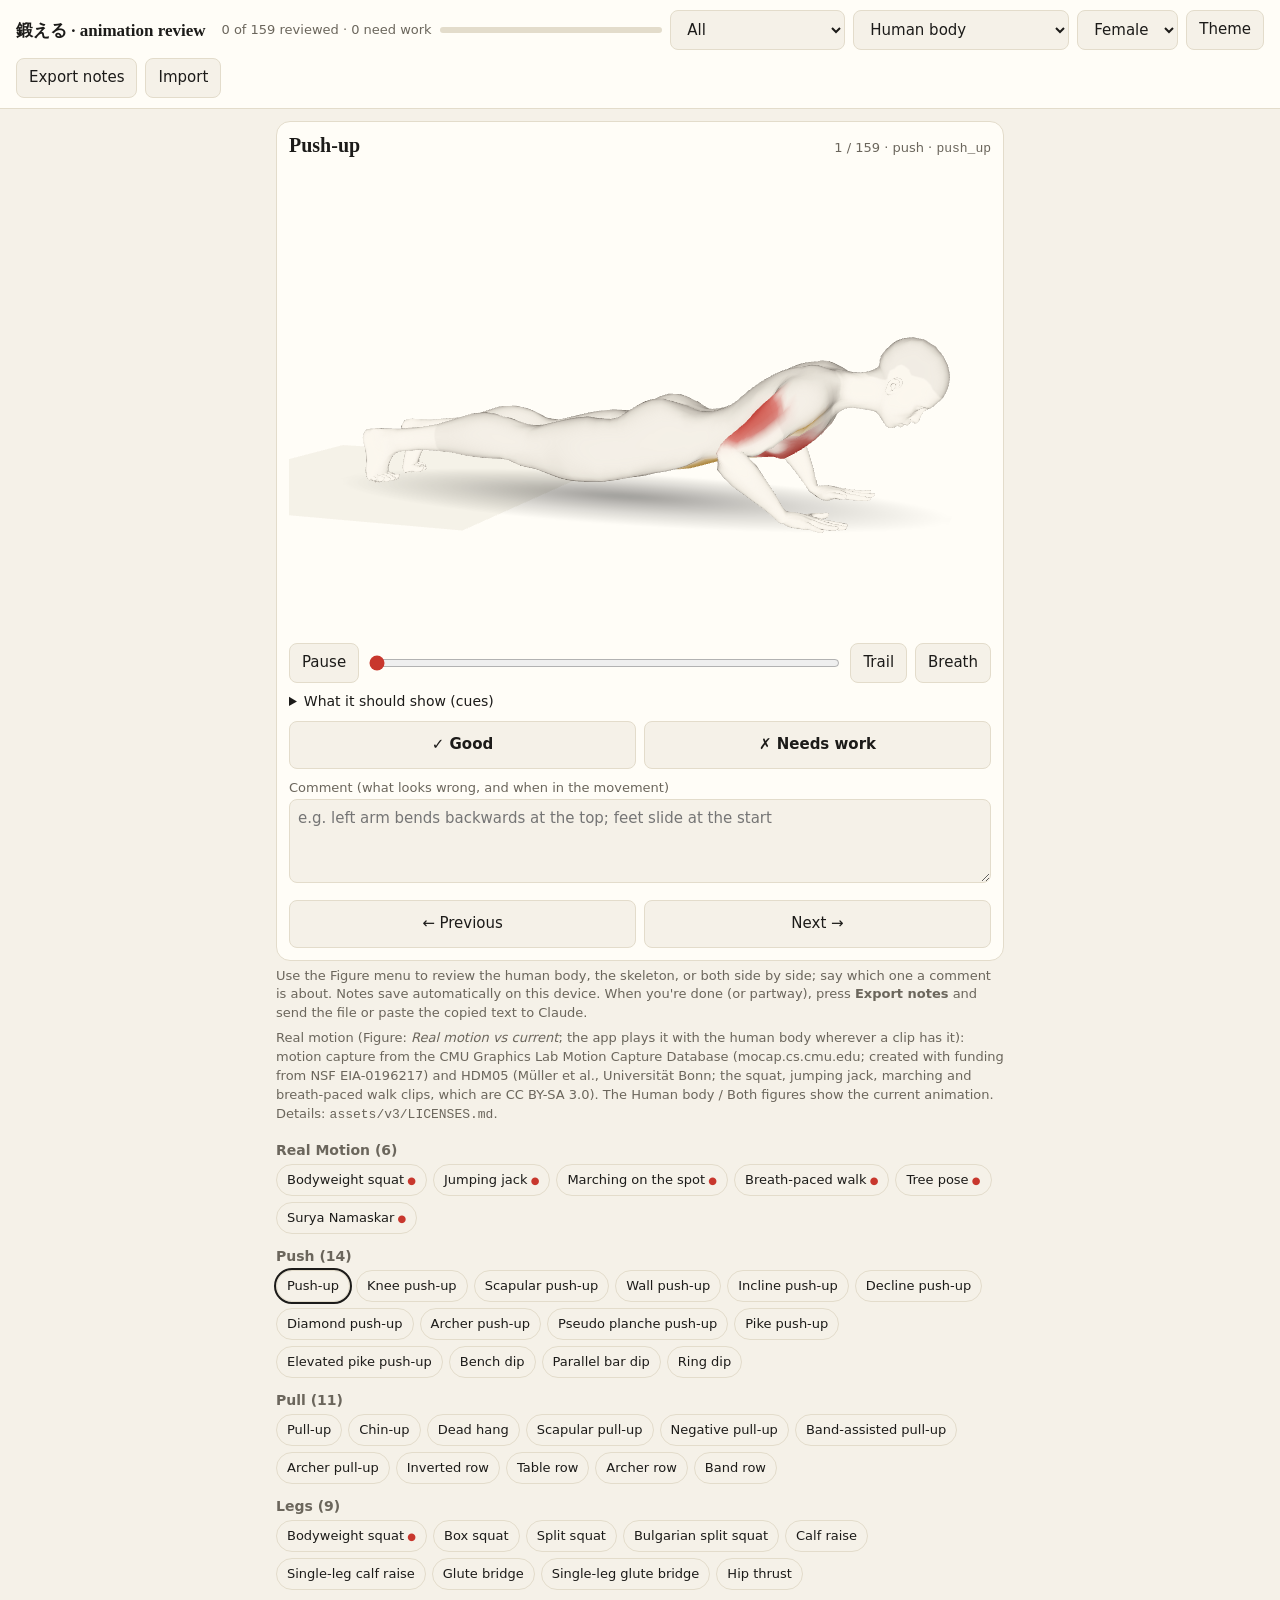
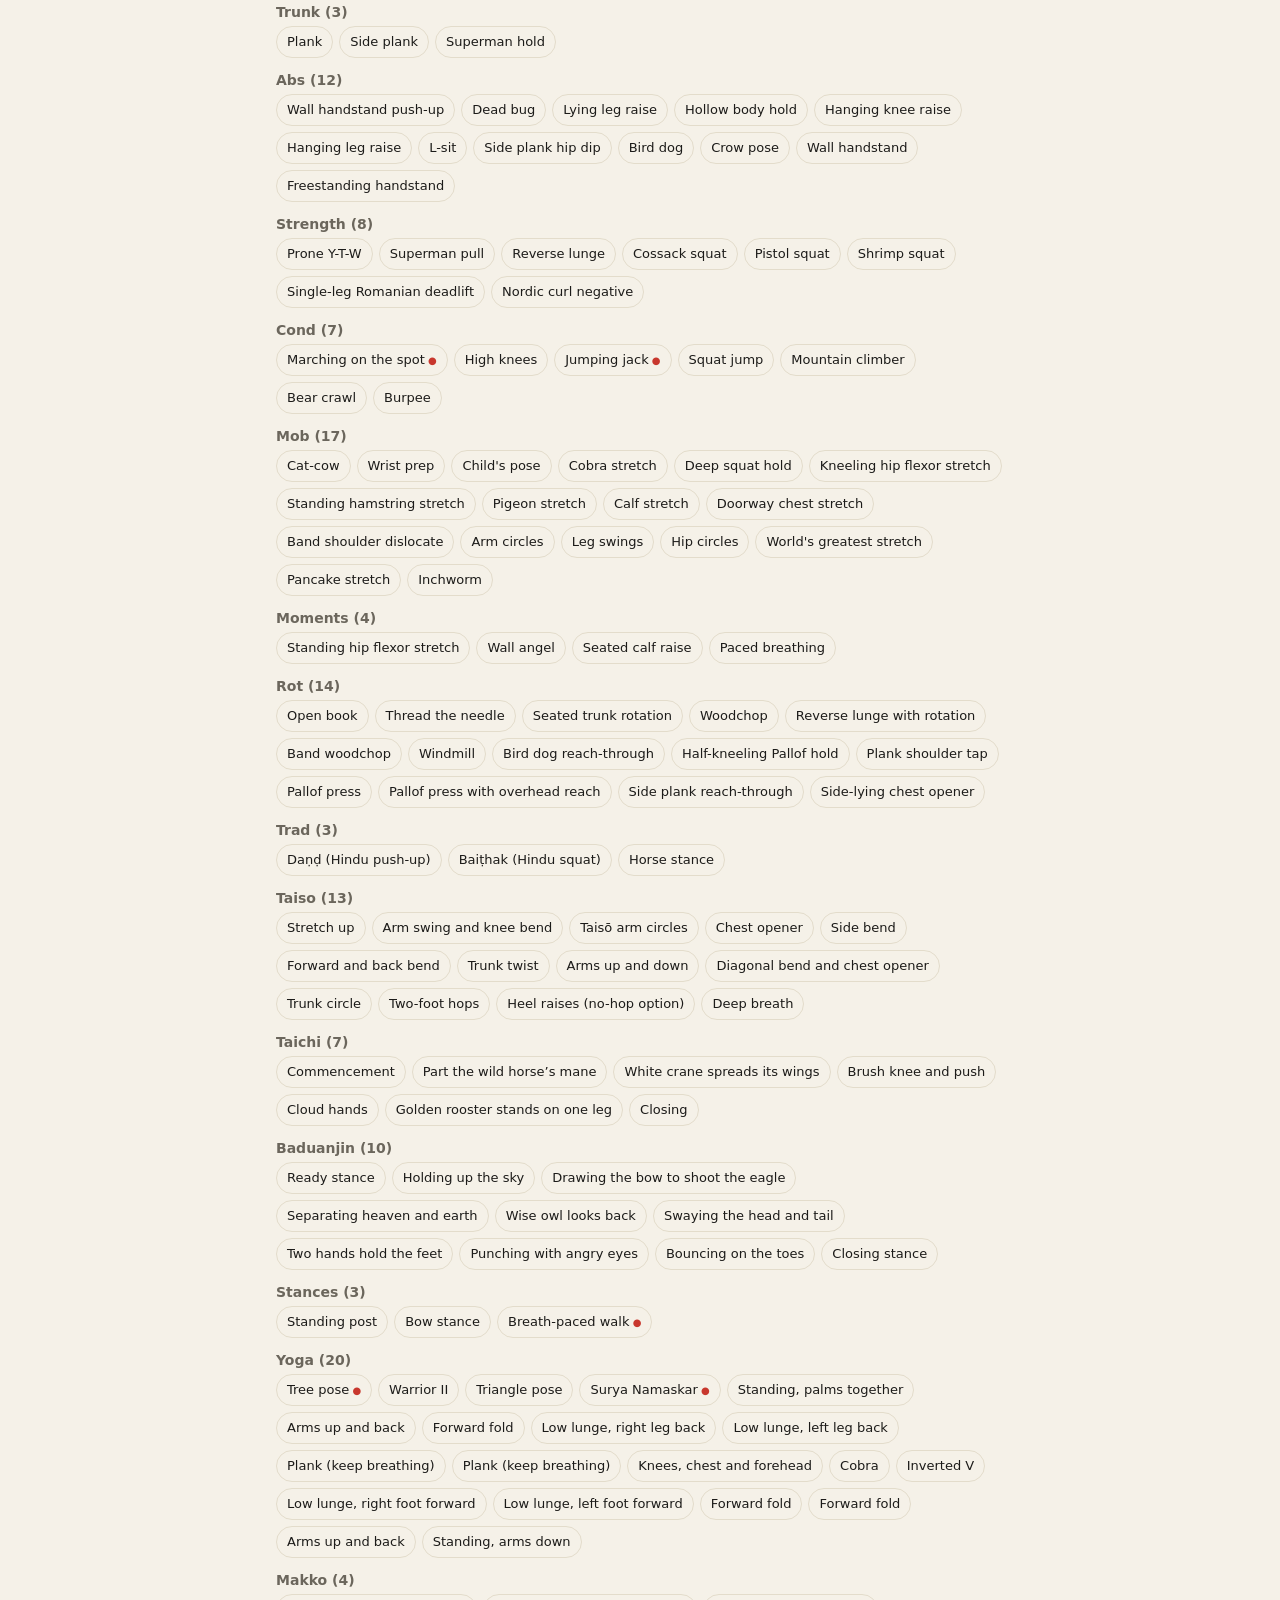
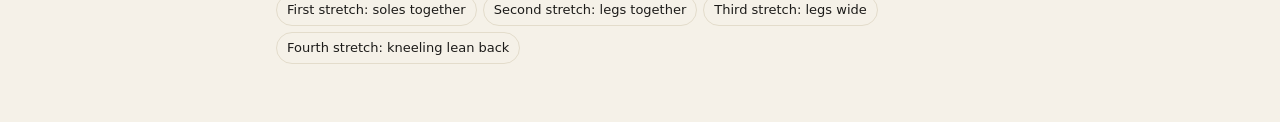
==== commit 6dace98d: "Real motion (motion capture) in the app for 13 exercises: squat, jumping jack, marching, breath-pace" ====
--- a/anim-review.html
+++ b/anim-review.html
@@ -91,9 +91,9 @@
   <span class="prog" id="prog"></span>
   <span class="bar"><i id="bar"></i></span>
   <select id="filter" aria-label="Show">
-    <option value="all">All</option><option value="todo">Not reviewed</option><option value="fix">Needs work</option><option value="good">Good</option><option value="pilot">Real-motion pilot clips</option>
+    <option value="all">All</option><option value="todo">Not reviewed</option><option value="fix">Needs work</option><option value="good">Good</option><option value="pilot">Real-motion clips</option>
   </select>
-  <select id="figure" aria-label="Figure"><option value="human">Human body</option><option value="classic">Skeleton</option><option value="both">Both</option><option value="pilot">Real motion vs current (pilot)</option></select>
+  <select id="figure" aria-label="Figure"><option value="human">Human body</option><option value="classic">Skeleton</option><option value="both">Both</option><option value="pilot">Real motion vs current</option></select>
   <select id="sex" aria-label="Body"><option value="f">Female</option><option value="m">Male</option></select>
   <button id="theme">Theme</button>
   <button id="export">Export notes</button>
@@ -102,7 +102,7 @@
 <main>
   <section class="card" id="card"></section>
   <p class="hint">Use the Figure menu to review the human body, the skeleton, or both side by side; say which one a comment is about. Notes save automatically on this device. When you're done (or partway), press <strong>Export notes</strong> and send the file or paste the copied text to Claude.</p>
-  <p class="hint">Real-motion pilot (Figure: <em>Real motion vs current</em>): motion capture from the CMU Graphics Lab Motion Capture Database (mocap.cs.cmu.edu; created with funding from NSF EIA-0196217) and, for the squat and the jumping jack, HDM05 (Müller et al., Universität Bonn; those two clips are CC BY-SA 3.0). Details: <code>assets/v3/LICENSES.md</code>.</p>
+  <p class="hint">Real motion (Figure: <em>Real motion vs current</em>; the app plays it with the human body wherever a clip has it): motion capture from the CMU Graphics Lab Motion Capture Database (mocap.cs.cmu.edu; created with funding from NSF EIA-0196217) and HDM05 (Müller et al., Universität Bonn; the squat, jumping jack, marching and breath-paced walk clips, which are CC BY-SA 3.0). The Human body / Both figures show the current animation. Details: <code>assets/v3/LICENSES.md</code>.</p>
   <section class="list" id="list"></section>
 </main>
 <div class="toast" id="toast" role="status"></div>
@@ -130,81 +130,116 @@
   const VIEW = 'kitaeru.animReview.view';
   try { const v = JSON.parse(localStorage.getItem(VIEW)) || {}; if (v.figure) $('#figure').value = v.figure; if (v.sex) $('#sex').value = v.sex; } catch { /* ignore */ }
 
-  // ---- real-motion pilot: mocap clips (assets/v3/mocap, made by assets/v3/pipeline/mocap_pilot.py), loaded only when asked for
-  const PILOT_MAIN = ['bodyweight_squat', 'split_squat', 'jumping_jack', 'vrikshasana', 'surya_namaskar'];
-  let pilot = null, pilotMod = null;                         // { clips, missing, credit } once loaded
+  // ---- real motion: the motion-capture clips the app plays (assets/v3/mocap, made by assets/v3/pipeline/mocap_clips.py),
+  // shown beside the current animation (the same human body, driven by the v2 motion: mocap: false). Loaded only when asked for.
+  const PILOT_MAIN = ['bodyweight_squat', 'jumping_jack', 'marching_in_place', 'breath_paced_walk', 'vrikshasana', 'surya_namaskar'];
+  let pilot = null;                                          // index.json: { clips, excluded, credit } once loaded
   const pilotIds = () => (pilot ? ids.filter(id => pilot.clips[id]) : PILOT_MAIN);
   async function loadPilot() {
     if (pilot) return pilot;
-    pilotMod = pilotMod || await import('./js/anim/v3/mocap-player.js');
-    pilot = await pilotMod.loadMocapIndex();
+    const r = await fetch('./assets/v3/mocap/index.json', { cache: 'no-cache' });
+    if (!r.ok) throw new Error('index.json ' + r.status);
+    pilot = await r.json();
     return pilot;
   }
   const fmtQa = q => q ? Object.entries({ 'foot slide p95': [q.foot_slide_p95_cm_s, 'cm/s'], 'lowest sole': [q.sole_min_cm, 'cm'], 'lowest flesh': [q.flesh_min_cm, 'cm'],
-    'loop seam': [q.seam_rot_deg, '°'], 'palms moved': [q.palm_moved_cm, 'cm'] }).filter(([, [v]]) => v != null).map(([k, [v, u]]) => `${k} ${v} ${u}`).join(' · ') : '';
+    'loop seam': [q.seam_rot_deg, '°'], 'pops': [q.jerk_spikes, ''], 'palms moved': [q.palm_moved_cm, 'cm'] }).filter(([, [v]]) => v != null).map(([k, [v, u]]) => `${k} ${v}${u ? ' ' + u : ''}`).join(' · ') : '';
+  function pairCells(wrap, labels) {
+    wrap.className = 'stages both';
+    return labels.map(([k, lbl]) => {
+      const cell = document.createElement('div');
+      cell.innerHTML = `<div class="stage human"></div><div class="lbl${k === 'mocap' ? ' pilot' : ''}">${lbl}</div>`;
+      wrap.appendChild(cell); return cell.firstChild;
+    });
+  }
   // Real motion (left) and the current animation (right), both driven by one page clock: play / pause / scrub move both together
   function makePilotPair(wrap, id, ex, m, sex) {
-    const info = pilot.clips[id], c = CLIPS[id], cells = [], ps = [];
-    wrap.className = 'stages both';
-    for (const [k, lbl] of [['mocap', 'Real motion (pilot)'], ['current', 'Current']]) {
-      const cell = document.createElement('div');
-      cell.innerHTML = `<div class="stage human"></div><div class="lbl${k === 'mocap' ? ' pilot' : ''}">${lbl}</div>`;
-      wrap.appendChild(cell); cells.push(cell.firstChild);
-    }
+    const info = pilot.clips[id], c = CLIPS[id];
+    const cells = pairCells(wrap, [['mocap', 'Real motion'], ['current', 'Current']]);
     const mus = showsMuscles(ex), look = bodyLook(ex);
-    const mo = pilotMod.createMocapPlayer(cells[0], id, { sex, size: 360, cam: c?.cam, floor: !!c?.floor, primary: m.primary, secondary: m.secondary, muscles: mus, look, playing: false });
-    const cu = createSkeletonPlayer(cells[1], id, { primary: m.primary, secondary: m.secondary, size: 360, figure: 'human', sex, muscles: mus, look, playing: false });
-    ps.push(mo, cu);
-    const Tc = Math.max(.1, K.period(c)), Tm = () => mo.period || Tc;
+    const o = { primary: m.primary, secondary: m.secondary, size: 360, figure: 'human', sex, muscles: mus, look, playing: false };
+    const mo = createSkeletonPlayer(cells[0], id, { ...o, mocap: true }), cu = createSkeletonPlayer(cells[1], id, { ...o, mocap: false });
+    const Tc = Math.max(.1, K.period(c)), Tm = info?.period || Tc;
     const clk = { el: 0, last: 0, raf: 0, playing: !paused, dead: false };
-    const draw = () => { mo.seek((clk.el / Tm()) % 1); cu.seek((clk.el / Tc) % 1); };
+    const draw = () => { mo.seek((clk.el / Tm) % 1); cu.seek((clk.el / Tc) % 1); };
     const tick = ts => { clk.raf = 0; if (clk.dead || !clk.playing) return; if (clk.last) clk.el += Math.min(.1, (ts - clk.last) / 1000); clk.last = ts; draw(); clk.raf = requestAnimationFrame(tick); };
     const run = () => { if (!clk.raf && clk.playing) { clk.last = 0; clk.raf = requestAnimationFrame(tick); } };
-    mo.ready.then(() => { clk.el = 0; draw(); run(); }, () => { cells[0].innerHTML = '<p class="pnote">The real-motion clip did not load.</p>'; });
     draw(); run();
+    // (the players load on their own; once the real-motion one has, say if it fell back to the v2 motion)
+    setTimeout(() => { if (!clk.dead && mo.motion && mo.motion !== 'mocap') cells[0].insertAdjacentHTML('afterend', '<p class="pnote">The real-motion clip did not load: this is the current animation.</p>'); }, 4000);
     return {
       play() { clk.playing = true; run(); }, pause() { clk.playing = false; },
       seek(t) { clk.el = t * Tc; draw(); },
-      setTrail: on => cu.setTrail(on), setBreath: on => cu.setBreath(on),
-      destroy() { clk.dead = true; if (clk.raf) cancelAnimationFrame(clk.raf); ps.forEach(p => p.destroy()); },
-      info,
+      setTrail: on => { mo.setTrail(on); cu.setTrail(on); }, setBreath: on => { mo.setBreath(on); cu.setBreath(on); },
+      destroy() { clk.dead = true; if (clk.raf) cancelAnimationFrame(clk.raf); mo.destroy(); cu.destroy(); },
     };
   }
+  // Surya Namaskar as the app plays it: the flow's steps one breath (5 s) each, blending from step to step; real motion
+  // wherever a step has it (left) and the current animation (right), side by side
+  function makeFlowPair(wrap, ex, sex) {
+    const seq = ex.sequence, cells = pairCells(wrap, [['mocap', 'Real motion where a step has it'], ['current', 'Current']]);
+    const look = bodyLook(ex);
+    const mk = (cell, mocap) => createSkeletonPlayer(cell, seq[0].clip, { size: 360, figure: 'human', sex, look, playing: !paused, flow: true, mocap });
+    const ps = [mk(cells[0], true), mk(cells[1], false)];
+    const step = { i: 0, timer: 0, dead: false, playing: !paused, left: 5000, t0: 0 };
+    const lbl = wrap.parentElement.querySelector('#flowstep');
+    const showStep = () => { if (lbl) { const s = seq[step.i], real = pilot.clips[s.clip]; lbl.innerHTML = `Step ${step.i + 1} of ${seq.length}: <b>${esc(s.cue)}</b> · <code>${esc(s.clip)}</code> · ${real ? 'real motion' : 'current animation (no take)'}`; } };
+    const go = () => {
+      step.i = (step.i + 1) % seq.length;
+      for (const p of ps) { p.setPace(5, null); p.setAnim(seq[step.i].clip, ALL_BY_ID[seq[step.i].move]?.muscles?.primary || [], [], { flow: true, blend: step.i !== 0, look }); }
+      showStep(); arm(5000);
+    };
+    const arm = ms => { clearTimeout(step.timer); step.left = ms; step.t0 = performance.now(); if (step.playing && !step.dead) step.timer = setTimeout(go, ms); };
+    for (const p of ps) p.setPace(5, null);
+    showStep(); arm(5000);
+    return {
+      play() { if (step.playing) return; step.playing = true; ps.forEach(p => p.play()); arm(step.left); },
+      pause() { if (!step.playing) return; step.playing = false; clearTimeout(step.timer); step.left = Math.max(0, step.left - (performance.now() - step.t0)); ps.forEach(p => p.pause()); },
+      seek() { /* (a flow plays in time; the scrubber does nothing here) */ },
+      setTrail: on => ps.forEach(p => p.setTrail(on)), setBreath: on => ps.forEach(p => p.setBreath(on)),
+      destroy() { step.dead = true; clearTimeout(step.timer); ps.forEach(p => p.destroy()); },
+    };
+  }
   function pilotBlock(id, info) {
-    const avail = PILOT_MAIN.filter(x => pilot.clips[x]).map(x => `<button data-goto="${x}"${x === id ? ' class="cur"' : ''}>${esc(nameOf(x))}</button>`).join('');
+    const avail = PILOT_MAIN.filter(x => x === 'surya_namaskar' || pilot.clips[x]).map(x => `<button data-goto="${x}"${x === id ? ' class="cur"' : ''}>${esc(nameOf(x))}</button>`).join('');
     let h = '';
-    if (info) {
+    if (id === 'surya_namaskar') {
+      h += `<p class="pnote" id="flowstep"></p><p class="pnote"><b>The whole flow as the app plays it</b>: one step per breath, each blending into the next. Left: real motion for the ${seq().filter(s => pilot.clips[s.clip]).length} of ${seq().length} steps that have a take, the current animation for the rest; right: the current animation throughout. Play / pause works; the scrubber does not (the flow runs in time).</p>`;
+    } else if (info) {
       h += `<p class="pnote"><b>Real motion:</b> ${esc(info.source)}. ${esc(info.note || '')}</p>`;
       const q = info.qa?.[$('#sex').value] || info.qa?.f;
       if (q) h += `<p class="pnote">Clean-up check: ${esc(fmtQa(q))}. Licence: ${info.licence.startsWith('CC') ? 'CC BY-SA 3.0 (HDM05)' : 'CMU, free for all uses'}.</p>`;
     } else {
-      const why = pilot.missing?.[id];
-      h += `<p class="pnote"><b>No real-motion take for this clip</b>${why ? `: ${esc(why.replace(/\.$/, ""))}` : ' in the pilot'}. Showing the current animation.</p>`;
+      const why = pilot.excluded?.[id];
+      h += `<p class="pnote"><b>No real motion for this clip</b>${why ? `: ${esc(why.replace(/\.$/, ''))}` : ' (no usable take)'}. Showing the current animation.</p>`;
     }
     // Surya Namaskar: the round's positions (right leg first), each linked to its step card
-    const seq = id === 'surya_namaskar' || /^sn_/.test(id) ? (ALL_BY_ID.surya_namaskar?.sequence || []) : [];
-    if (seq.length) {
-      const first = seq.slice(0, 12), more = seq.slice(12).filter(s => !first.some(t => t.clip === s.clip));
-      const btn = (s, lbl) => { const has = pilot.clips[s.clip], cl = has ? (s.clip === 'sn_cobra' ? 'close' : 'has') : 'none';
+    const sq = id === 'surya_namaskar' || /^sn_/.test(id) ? seq() : [];
+    if (sq.length) {
+      const first = sq.slice(0, 12), more = sq.slice(12).filter(s => !first.some(t => t.clip === s.clip));
+      const btn = (s, lbl) => { const cl = pilot.clips[s.clip] ? 'has' : 'none';
         return `<button class="${cl}${s.clip === id ? ' cur' : ''}" data-goto="${s.clip}" title="${esc(s.cue)}">${lbl} ${esc(nameOf(s.clip))}</button>`; };
-      h += `<p class="pnote"><b>Surya Namaskar step by step</b> (green: real motion; amber: close; faded: no take). The app's flow plays one step clip per breath; the whole round above is a different, jump-back variant.</p>
+      h += `<p class="pnote"><b>Surya Namaskar step by step</b> (green: real motion; faded: the current animation, no usable take).</p>
         <div class="steps">${first.map((s, i) => btn(s, i + 1)).join('')}</div><div class="steps">${more.map(s => btn(s, 'L:')).join('')}</div>`;
     }
-    h += `<div class="pilotbar">Pilot: ${avail}</div>`;
+    h += `<div class="pilotbar">Real motion: ${avail}</div>`;
     return h;
   }
+  const seq = () => ALL_BY_ID.surya_namaskar?.sequence || [];
   // one or two players (human body, skeleton or both side by side) behind the single-player calls the page makes
   function makePlayers(id, ex, m) {
     const fig = $('#figure').value, sex = $('#sex').value;
+    if (fig === 'pilot' && pilot && id === 'surya_namaskar' && ex?.sequence) return makeFlowPair($('#stages'), ex, sex);
     if (fig === 'pilot' && pilot && pilot.clips[id]) return makePilotPair($('#stages'), id, ex, m, sex);
     const figs = fig === 'both' ? ['human', 'classic'] : fig === 'pilot' ? ['human'] : [fig];
+    const moOpt = fig === 'pilot' ? {} : { mocap: false };      // (the other figures review the current animation)
     const wrap = $('#stages'); wrap.className = 'stages' + (figs.length > 1 ? ' both' : '');
     const ps = figs.map(f => {
       const cell = document.createElement('div');
       cell.innerHTML = `<div class="stage${f === 'human' ? ' human' : ''}"></div>${figs.length > 1 ? `<div class="lbl">${f === 'human' ? 'Human body' : 'Skeleton'}</div>` : ''}`;
       wrap.appendChild(cell);
       return createSkeletonPlayer(cell.firstChild, id, { primary: m.primary, secondary: m.secondary, size: figs.length > 1 ? 360 : 720, figure: f, sex,
-        muscles: showsMuscles(ex), look: bodyLook(ex), playing: !paused });
+        muscles: showsMuscles(ex), look: bodyLook(ex), playing: !paused, ...moOpt });
     });
     const all = k => (...a) => ps.forEach(p => p[k]?.(...a));
     return { play: all('play'), pause: all('pause'), seek: all('seek'), setTrail: all('setTrail'), setBreath: all('setBreath'), destroy: all('destroy') };
@@ -212,7 +247,7 @@
 
   function visible() {
     const f = $('#filter').value;
-    if (f === 'pilot') { const p = new Set(pilotIds()); return ids.filter(id => p.has(id)); }
+    if (f === 'pilot') { const p = new Set([...pilotIds(), 'surya_namaskar']); return ids.filter(id => p.has(id)); }
     return ids.filter(id => f === 'all' || (f === 'todo' ? !notes[id]?.verdict : notes[id]?.verdict === f));
   }
   function toast(msg) { const t = $('#toast'); t.textContent = msg; t.classList.add('on'); clearTimeout(toast.t); toast.t = setTimeout(() => t.classList.remove('on'), 2200); }
@@ -229,7 +264,7 @@
       loadPilot().then(() => { show(idx); list(); }, e => { console.warn(e); toast('The real-motion pilot files did not load'); });
     }
     const id = ids[idx], ex = ALL_BY_ID[id], c = CLIPS[id], n = notes[id] || {};
-    const pil = $('#figure').value === 'pilot' && pilot, pinfo = pil && pilot.clips[id];
+    const pil = $('#figure').value === 'pilot' && pilot, pinfo = pil && (pilot.clips[id] || (id === 'surya_namaskar' ? { flow: true } : null));
     const m = ex ? ex.muscles : (c.muscles || { primary: [], secondary: [] });
     $('#card').innerHTML = `
       <div class="top"><h2>${esc(nameOf(id))}</h2><span class="meta">${idx + 1} / ${ids.length} · ${esc(groupOf(id))} · <code>${esc(id)}</code></span></div>
@@ -294,11 +329,11 @@
   }
 
   function list() {
-    const vis = new Set(visible()), groups = {}, pset = new Set(pilotIds());
+    const vis = new Set(visible()), groups = {}, pset = new Set([...pilotIds(), ...(pilot ? ['surya_namaskar'] : [])]);
     for (const id of ids) if (vis.has(id)) (groups[groupOf(id)] ||= []).push(id);
     const chip = id => `<button data-id="${id}" class="${notes[id]?.verdict || ''}${id === ids[idx] ? ' cur' : ''}${pset.has(id) ? ' pilot' : ''}">${esc(nameOf(id))}</button>`;
     // the pilot's own row: jump straight to the clips that have real motion (a red dot marks them in the lists below too)
-    const prow = `<h3>Real-motion pilot (${pset.size})</h3><div class="chips">${PILOT_MAIN.concat(pilotIds().filter(x => !PILOT_MAIN.includes(x))).filter(x => pset.has(x)).map(chip).join('')}</div>`;
+    const prow = `<h3>Real motion (${pset.size})</h3><div class="chips">${PILOT_MAIN.concat(pilotIds().filter(x => !PILOT_MAIN.includes(x))).filter(x => pset.has(x)).map(chip).join('')}</div>`;
     $('#list').innerHTML = prow + (Object.entries(groups).map(([g, gids]) => `<h3>${esc(g)} (${gids.length})</h3><div class="chips">${gids.map(chip).join('')}</div>`).join('')
       || '<p class="meta">Nothing in this view.</p>');
     $('#list').querySelectorAll('[data-id]').forEach(b => b.onclick = () => { show(ids.indexOf(b.dataset.id)); window.scrollTo({ top: 0, behavior: 'smooth' }); });
